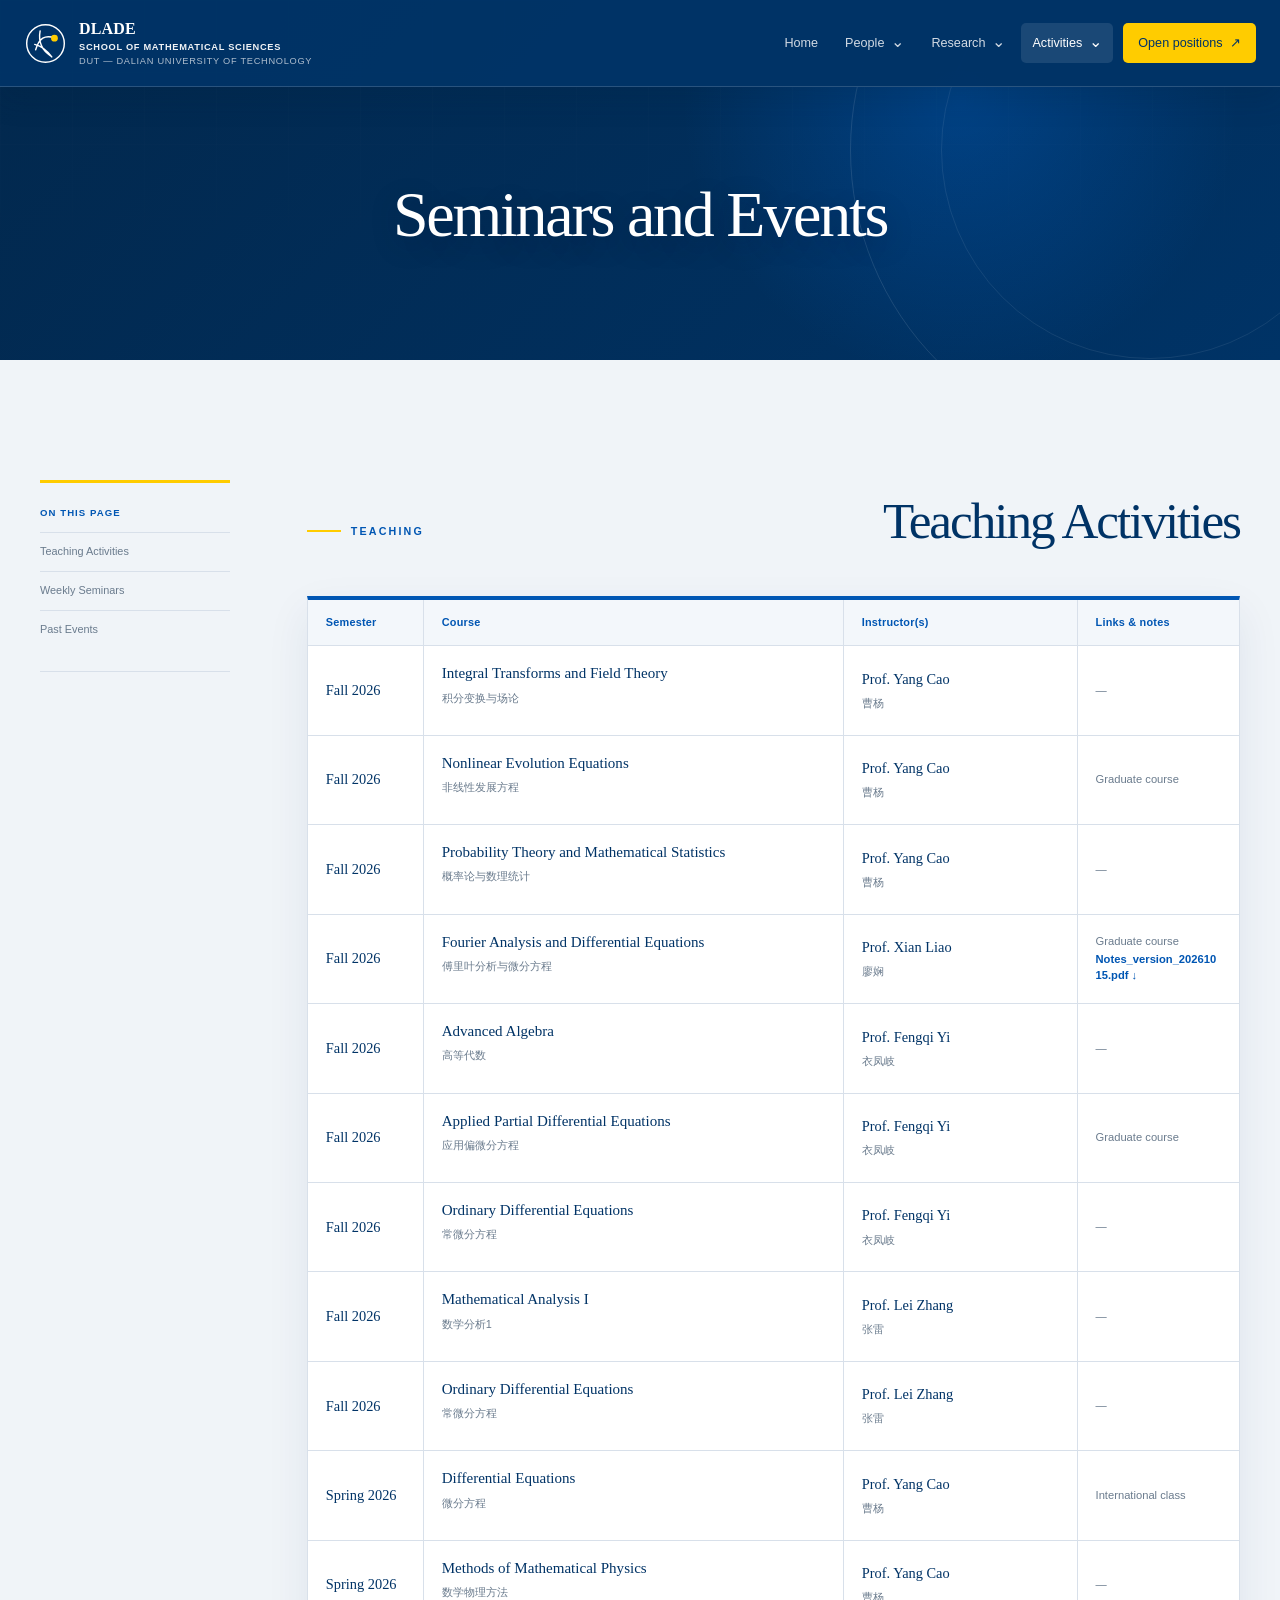
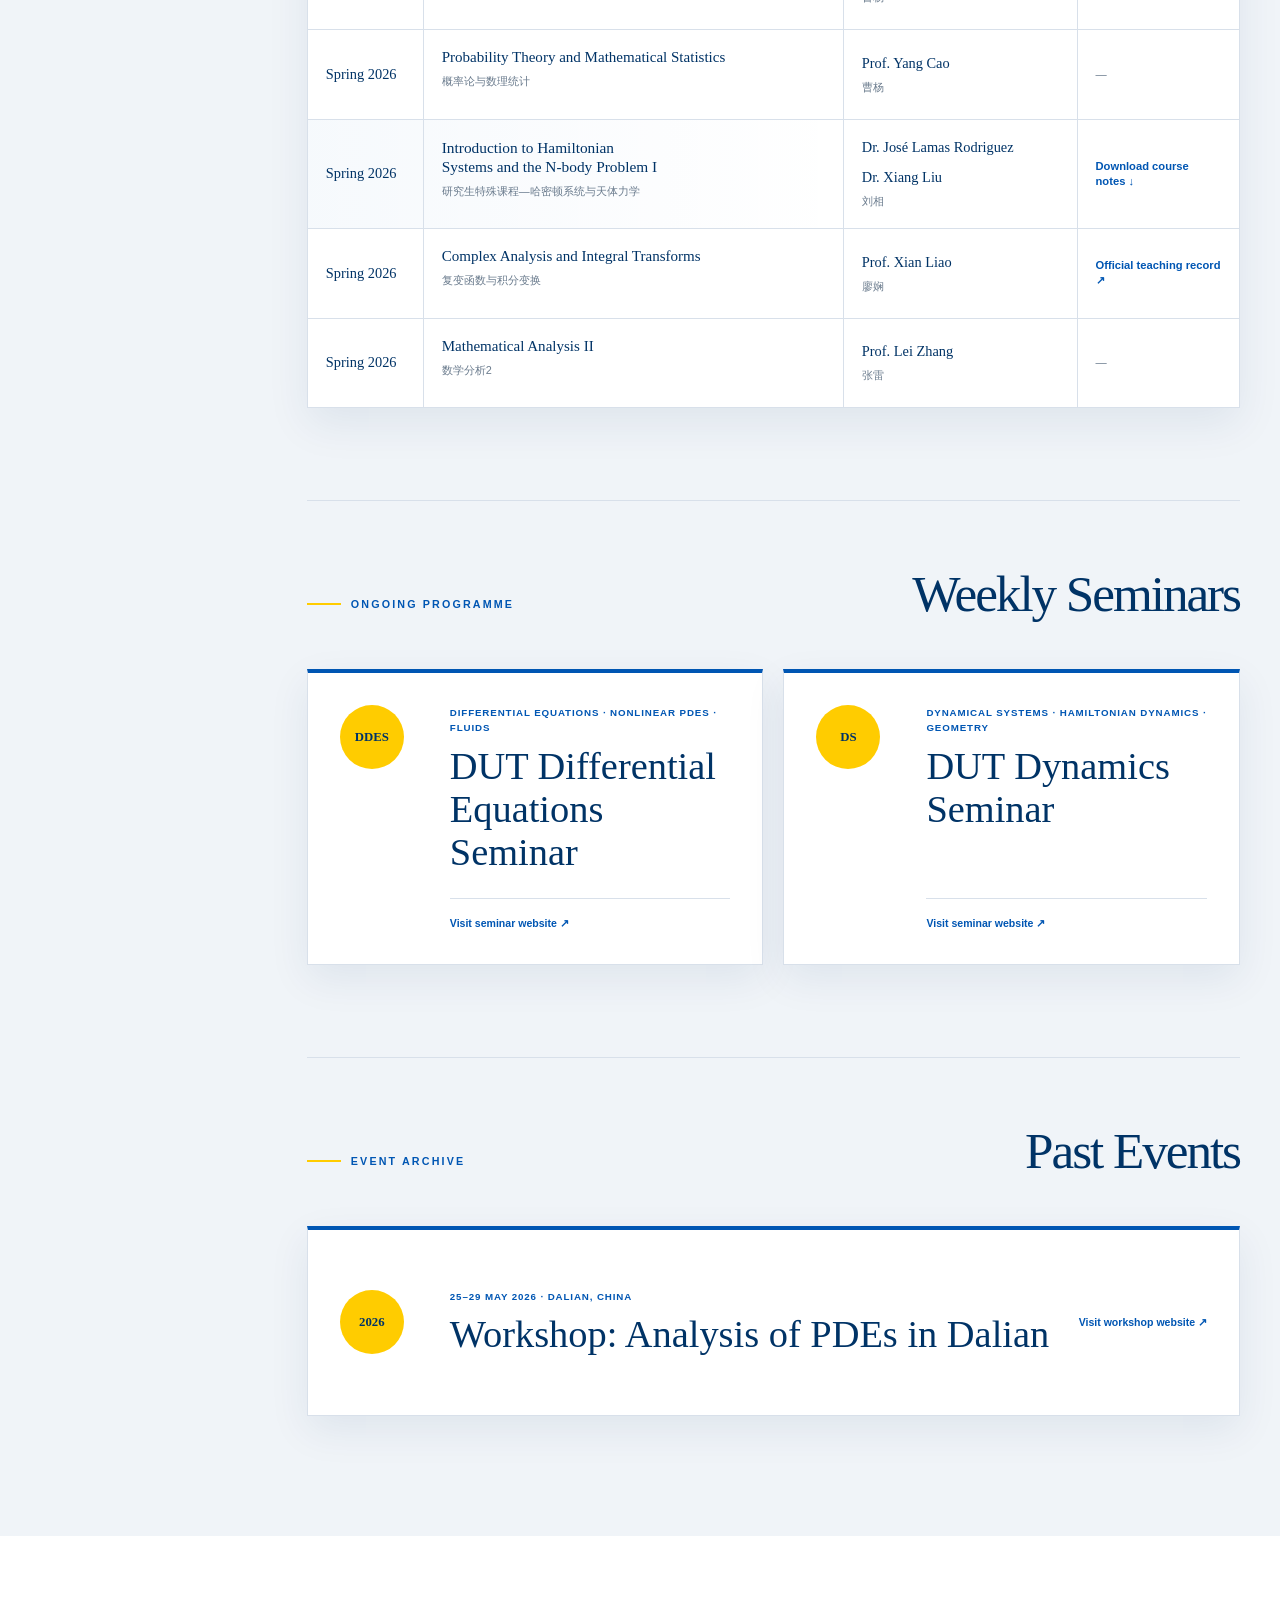
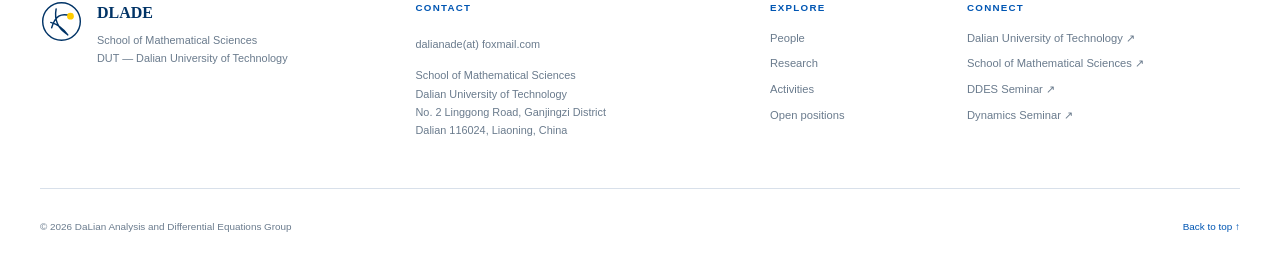
==== activities.html @ 0810215d "Update Fourier Analysis notes through 3.2.3 (20261015)" ====
<!doctype html>
<html lang="en">
<head>
  <meta charset="utf-8">
  <meta name="viewport" content="width=device-width, initial-scale=1">
  <meta name="description" content="Seminars and events of the DaLian Analysis and Differential Equations Group.">
  <meta name="theme-color" content="#003366">
  <title>Seminars and Events — DLADE</title>
  <link rel="stylesheet" href="styles.css?v=20260725a">
    <link rel="icon" type="image/svg+xml" href="assets/dlade-favicon.svg">
  <script src="script.js?v=20260902d" defer></script>
</head>
<body id="top" class="activities-page">
  <a class="skip-link" href="#main-content">Skip to content</a>
  <header class="site-header subpage-site-header">
    <div class="header-inner">
      <a class="brand" href="index.html#home" aria-label="DaLian Analysis and Differential Equations Group home"><svg class="brand-mark" viewBox="0 0 48 48" aria-hidden="true"><circle cx="24" cy="24" r="21"></circle><path d="M13 31c4-13 10-17 22-13M12 25c8 2 14 7 19 14M18 10c-2 11 1 21 12 28"></path><circle cx="34" cy="18" r="3"></circle></svg><span class="brand-copy"><strong>DLADE</strong><small><span>School of Mathematical Sciences</span><span>DUT — Dalian University of Technology</span></small></span></a>
      <button class="menu-toggle" type="button" aria-expanded="false" aria-controls="primary-navigation"><span></span><span></span><span></span><span class="sr-only">Toggle navigation</span></button>
      <nav class="primary-nav" id="primary-navigation" aria-label="Primary navigation">
        <a class="nav-link" href="index.html#home">Home</a>
        <div class="nav-dropdown" data-dropdown><a class="nav-link nav-dropdown-direct" href="people.html" data-dropdown-link aria-expanded="false" aria-haspopup="true" aria-controls="people-menu">People <span class="nav-chevron" aria-hidden="true">⌄</span></a><div class="nav-submenu nav-submenu-wide" id="people-menu" role="menu"><a href="people.html#faculty" role="menuitem">Faculty Members</a><a href="people.html#junior" role="menuitem">Junior Researchers</a></div></div>
        <div class="nav-dropdown" data-dropdown><a class="nav-link nav-dropdown-direct" href="research.html" data-dropdown-link aria-expanded="false" aria-haspopup="true" aria-controls="research-menu">Research <span class="nav-chevron" aria-hidden="true">⌄</span></a><div class="nav-submenu nav-submenu-wide" id="research-menu" role="menu"><a href="research.html#analysis-pde" role="menuitem">Analysis &amp; Partial Differential Equations</a><a href="research.html#bifurcation-theory-pdes" role="menuitem">Bifurcation Theory &amp; Partial Differential Equations</a><a href="research.html#harmonic-analysis" role="menuitem">Harmonic Analysis</a><a href="research.html#nonlinear-diffusion-image-processing" role="menuitem">Nonlinear Diffusion &amp; Image Processing</a><a href="research.html#dynamics-geometry" role="menuitem">Dynamical Systems &amp; Geometry</a><a href="research.html#stochastic-dynamics" role="menuitem">Stochastic Dynamical Systems</a></div></div>
        <div class="nav-dropdown" data-dropdown><a class="nav-link nav-dropdown-direct active" href="activities.html" data-dropdown-link aria-current="page" aria-expanded="false" aria-haspopup="true" aria-controls="activities-menu">Activities <span class="nav-chevron" aria-hidden="true">⌄</span></a><div class="nav-submenu nav-submenu-wide" id="activities-menu" role="menu"><a href="activities.html#teaching-activities" role="menuitem"><span>Teaching</span>Courses</a><a href="activities.html#weekly-seminars" role="menuitem"><span>Weekly</span>DDES &amp; DS Seminars</a><a href="activities.html#past-events" role="menuitem"><span>Archive</span>Past Events</a></div></div>
        <a class="nav-link nav-cta" href="positions.html">Open positions <span aria-hidden="true">↗</span></a>
      </nav>
    </div>
  </header>
  <main id="main-content">
    <section class="positions-page-hero section-page-hero activities-page-hero"><div class="hero-grid" aria-hidden="true"></div><div class="positions-orbit" aria-hidden="true"></div><div class="shell positions-page-hero-inner reveal"><h1>Seminars and Events</h1></div></section>

    <section class="section activities-directory" aria-label="Teaching, seminars and events">
      <div class="shell activities-page-layout">
        <aside class="page-side-nav reveal" aria-label="Activities on this page">
          <span>On this page</span>
          <a href="#teaching-activities">Teaching Activities</a>
          <a href="#weekly-seminars">Weekly Seminars</a>
          <a href="#past-events">Past Events</a>
        </aside>

        <div class="activities-stream">
          <section class="activities-block teaching-activities" id="teaching-activities" aria-labelledby="teaching-title">
            <div class="events-section-heading reveal"><p class="eyebrow dark"><span></span> Teaching</p><h2 id="teaching-title">Teaching Activities</h2></div>
            <div class="teaching-list reveal" role="table" aria-label="Teaching activities in 2026">
              <div class="teaching-list-head" role="row">
                <span role="columnheader">Semester</span>
                <span role="columnheader">Course</span>
                <span role="columnheader">Instructor(s)</span>
                <span role="columnheader">Links &amp; notes</span>
              </div>
              <article class="teaching-list-row" role="row">
                <div class="teaching-list-cell teaching-semester" role="cell"><span class="teaching-mobile-label">Semester</span><strong>Spring 2026</strong></div>
                <div class="teaching-list-cell teaching-course" role="cell"><span class="teaching-mobile-label">Course</span><h3>Complex Analysis and Integral Transforms</h3><p lang="zh-Hans">复变函数与积分变换</p></div>
                <div class="teaching-list-cell teaching-instructors" role="cell"><span class="teaching-mobile-label">Instructor</span><strong>Prof. Xian Liao</strong><small lang="zh-Hans">廖娴</small></div>
                <div class="teaching-list-cell teaching-links" role="cell"><span class="teaching-mobile-label">Links &amp; notes</span><a href="https://faculty.dlut.edu.cn/liao/zh_CN/skxx/1183963/list/index.htm" target="_blank" rel="noreferrer">Official teaching record ↗</a></div>
              </article>
              <article class="teaching-list-row teaching-list-row-featured" role="row">
                <div class="teaching-list-cell teaching-semester" role="cell"><span class="teaching-mobile-label">Semester</span><strong>Spring 2026</strong></div>
                <div class="teaching-list-cell teaching-course" role="cell"><span class="teaching-mobile-label">Course</span><h3>Introduction to Hamiltonian Systems and the N-body Problem I</h3><p lang="zh-Hans">研究生特殊课程—哈密顿系统与天体力学</p></div>
                <div class="teaching-list-cell teaching-instructors" role="cell"><span class="teaching-mobile-label">Instructors</span><div class="teaching-instructor-list"><div><strong>Dr. José Lamas Rodriguez</strong></div><div><strong>Dr. Xiang Liu</strong><small lang="zh-Hans">刘相</small></div></div></div>
                <div class="teaching-list-cell teaching-links" role="cell"><span class="teaching-mobile-label">Links &amp; notes</span><a href="assets/Introduction-to-Hamiltonian-Systems-and-the-N-body-Problem-I.pdf" download>Download course notes ↓</a></div>
              </article>
              <article class="teaching-list-row" role="row">
                <div class="teaching-list-cell teaching-semester" role="cell"><span class="teaching-mobile-label">Semester</span><strong>Spring 2026</strong></div>
                <div class="teaching-list-cell teaching-course" role="cell"><span class="teaching-mobile-label">Course</span><h3>Probability Theory and Mathematical Statistics</h3><p lang="zh-Hans">概率论与数理统计</p></div>
                <div class="teaching-list-cell teaching-instructors" role="cell"><span class="teaching-mobile-label">Instructor</span><strong>Prof. Yang Cao</strong><small lang="zh-Hans">曹杨</small></div>
                <div class="teaching-list-cell teaching-links" role="cell"><span class="teaching-mobile-label">Links &amp; notes</span><span aria-label="No additional information">—</span></div>
              </article>
              <article class="teaching-list-row" role="row">
                <div class="teaching-list-cell teaching-semester" role="cell"><span class="teaching-mobile-label">Semester</span><strong>Spring 2026</strong></div>
                <div class="teaching-list-cell teaching-course" role="cell"><span class="teaching-mobile-label">Course</span><h3>Methods of Mathematical Physics</h3><p lang="zh-Hans">数学物理方法</p></div>
                <div class="teaching-list-cell teaching-instructors" role="cell"><span class="teaching-mobile-label">Instructor</span><strong>Prof. Yang Cao</strong><small lang="zh-Hans">曹杨</small></div>
                <div class="teaching-list-cell teaching-links" role="cell"><span class="teaching-mobile-label">Links &amp; notes</span><span aria-label="No additional information">—</span></div>
              </article>
              <article class="teaching-list-row" role="row">
                <div class="teaching-list-cell teaching-semester" role="cell"><span class="teaching-mobile-label">Semester</span><strong>Spring 2026</strong></div>
                <div class="teaching-list-cell teaching-course" role="cell"><span class="teaching-mobile-label">Course</span><h3>Differential Equations</h3><p lang="zh-Hans">微分方程</p></div>
                <div class="teaching-list-cell teaching-instructors" role="cell"><span class="teaching-mobile-label">Instructor</span><strong>Prof. Yang Cao</strong><small lang="zh-Hans">曹杨</small></div>
                <div class="teaching-list-cell teaching-links" role="cell"><span class="teaching-mobile-label">Links &amp; notes</span><span>International class</span></div>
              </article>
              <article class="teaching-list-row" role="row">
                <div class="teaching-list-cell teaching-semester" role="cell"><span class="teaching-mobile-label">Semester</span><strong>Spring 2026</strong></div>
                <div class="teaching-list-cell teaching-course" role="cell"><span class="teaching-mobile-label">Course</span><h3>Mathematical Analysis II</h3><p lang="zh-Hans">数学分析2</p></div>
                <div class="teaching-list-cell teaching-instructors" role="cell"><span class="teaching-mobile-label">Instructor</span><strong>Prof. Lei Zhang</strong><small lang="zh-Hans">张雷</small></div>
                <div class="teaching-list-cell teaching-links" role="cell"><span class="teaching-mobile-label">Links &amp; notes</span><span aria-label="No additional information">—</span></div>
              </article>
              <article class="teaching-list-row" role="row">
                <div class="teaching-list-cell teaching-semester" role="cell"><span class="teaching-mobile-label">Semester</span><strong>Fall 2026</strong></div>
                <div class="teaching-list-cell teaching-course" role="cell"><span class="teaching-mobile-label">Course</span><h3>Fourier Analysis and Differential Equations</h3><p lang="zh-Hans">傅里叶分析与微分方程</p></div>
                <div class="teaching-list-cell teaching-instructors" role="cell"><span class="teaching-mobile-label">Instructor</span><strong>Prof. Xian Liao</strong><small lang="zh-Hans">廖娴</small></div>
                <div class="teaching-list-cell teaching-links" role="cell"><span class="teaching-mobile-label">Links &amp; notes</span><span>Graduate course</span><a href="assets/Fourier&DE_version_20261015.pdf" download="Fourier&DE_version_20261015.pdf" style="overflow-wrap: anywhere;"> Notes_version_20261015.pdf ↓</a></div>
              </article>
              <article class="teaching-list-row" role="row">
                <div class="teaching-list-cell teaching-semester" role="cell"><span class="teaching-mobile-label">Semester</span><strong>Fall 2026</strong></div>
                <div class="teaching-list-cell teaching-course" role="cell"><span class="teaching-mobile-label">Course</span><h3>Probability Theory and Mathematical Statistics</h3><p lang="zh-Hans">概率论与数理统计</p></div>
                <div class="teaching-list-cell teaching-instructors" role="cell"><span class="teaching-mobile-label">Instructor</span><strong>Prof. Yang Cao</strong><small lang="zh-Hans">曹杨</small></div>
                <div class="teaching-list-cell teaching-links" role="cell"><span class="teaching-mobile-label">Links &amp; notes</span><span aria-label="No additional information">—</span></div>
              </article>
              <article class="teaching-list-row" role="row">
                <div class="teaching-list-cell teaching-semester" role="cell"><span class="teaching-mobile-label">Semester</span><strong>Fall 2026</strong></div>
                <div class="teaching-list-cell teaching-course" role="cell"><span class="teaching-mobile-label">Course</span><h3>Integral Transforms and Field Theory</h3><p lang="zh-Hans">积分变换与场论</p></div>
                <div class="teaching-list-cell teaching-instructors" role="cell"><span class="teaching-mobile-label">Instructor</span><strong>Prof. Yang Cao</strong><small lang="zh-Hans">曹杨</small></div>
                <div class="teaching-list-cell teaching-links" role="cell"><span class="teaching-mobile-label">Links &amp; notes</span><span aria-label="No additional information">—</span></div>
              </article>
              <article class="teaching-list-row" role="row">
                <div class="teaching-list-cell teaching-semester" role="cell"><span class="teaching-mobile-label">Semester</span><strong>Fall 2026</strong></div>
                <div class="teaching-list-cell teaching-course" role="cell"><span class="teaching-mobile-label">Course</span><h3>Nonlinear Evolution Equations</h3><p lang="zh-Hans">非线性发展方程</p></div>
                <div class="teaching-list-cell teaching-instructors" role="cell"><span class="teaching-mobile-label">Instructor</span><strong>Prof. Yang Cao</strong><small lang="zh-Hans">曹杨</small></div>
                <div class="teaching-list-cell teaching-links" role="cell"><span class="teaching-mobile-label">Links &amp; notes</span><span>Graduate course</span></div>
              </article>
              <article class="teaching-list-row" role="row">
                <div class="teaching-list-cell teaching-semester" role="cell"><span class="teaching-mobile-label">Semester</span><strong>Fall 2026</strong></div>
                <div class="teaching-list-cell teaching-course" role="cell"><span class="teaching-mobile-label">Course</span><h3>Mathematical Analysis I</h3><p lang="zh-Hans">数学分析1</p></div>
                <div class="teaching-list-cell teaching-instructors" role="cell"><span class="teaching-mobile-label">Instructor</span><strong>Prof. Lei Zhang</strong><small lang="zh-Hans">张雷</small></div>
                <div class="teaching-list-cell teaching-links" role="cell"><span class="teaching-mobile-label">Links &amp; notes</span><span aria-label="No additional information">—</span></div>
              </article>
              <article class="teaching-list-row" role="row">
                <div class="teaching-list-cell teaching-semester" role="cell"><span class="teaching-mobile-label">Semester</span><strong>Fall 2026</strong></div>
                <div class="teaching-list-cell teaching-course" role="cell"><span class="teaching-mobile-label">Course</span><h3>Ordinary Differential Equations</h3><p lang="zh-Hans">常微分方程</p></div>
                <div class="teaching-list-cell teaching-instructors" role="cell"><span class="teaching-mobile-label">Instructor</span><strong>Prof. Lei Zhang</strong><small lang="zh-Hans">张雷</small></div>
                <div class="teaching-list-cell teaching-links" role="cell"><span class="teaching-mobile-label">Links &amp; notes</span><span aria-label="No additional information">—</span></div>
              </article>
              <article class="teaching-list-row" role="row">
                <div class="teaching-list-cell teaching-semester" role="cell"><span class="teaching-mobile-label">Semester</span><strong>Fall 2026</strong></div>
                <div class="teaching-list-cell teaching-course" role="cell"><span class="teaching-mobile-label">Course</span><h3>Ordinary Differential Equations</h3><p lang="zh-Hans">常微分方程</p></div>
                <div class="teaching-list-cell teaching-instructors" role="cell"><span class="teaching-mobile-label">Instructor</span><strong>Prof. Fengqi Yi</strong><small lang="zh-Hans">衣凤岐</small></div>
                <div class="teaching-list-cell teaching-links" role="cell"><span class="teaching-mobile-label">Links &amp; notes</span><span aria-label="No additional information">—</span></div>
              </article>
              <article class="teaching-list-row" role="row">
                <div class="teaching-list-cell teaching-semester" role="cell"><span class="teaching-mobile-label">Semester</span><strong>Fall 2026</strong></div>
                <div class="teaching-list-cell teaching-course" role="cell"><span class="teaching-mobile-label">Course</span><h3>Applied Partial Differential Equations</h3><p lang="zh-Hans">应用偏微分方程</p></div>
                <div class="teaching-list-cell teaching-instructors" role="cell"><span class="teaching-mobile-label">Instructor</span><strong>Prof. Fengqi Yi</strong><small lang="zh-Hans">衣凤岐</small></div>
                <div class="teaching-list-cell teaching-links" role="cell"><span class="teaching-mobile-label">Links &amp; notes</span><span>Graduate course</span></div>
              </article>
              <article class="teaching-list-row" role="row">
                <div class="teaching-list-cell teaching-semester" role="cell"><span class="teaching-mobile-label">Semester</span><strong>Fall 2026</strong></div>
                <div class="teaching-list-cell teaching-course" role="cell"><span class="teaching-mobile-label">Course</span><h3>Advanced Algebra</h3><p lang="zh-Hans">高等代数</p></div>
                <div class="teaching-list-cell teaching-instructors" role="cell"><span class="teaching-mobile-label">Instructor</span><strong>Prof. Fengqi Yi</strong><small lang="zh-Hans">衣凤岐</small></div>
                <div class="teaching-list-cell teaching-links" role="cell"><span class="teaching-mobile-label">Links &amp; notes</span><span aria-label="No additional information">—</span></div>
              </article>
            </div>
          </section>

          <section class="activities-block" id="weekly-seminars" aria-labelledby="weekly-title">
            <div class="events-section-heading reveal"><p class="eyebrow dark"><span></span> Ongoing programme</p><h2 id="weekly-title">Weekly Seminars</h2></div>
            <div class="event-row-grid">
              <a class="event-paper-card reveal" href="https://dutdynamics.github.io/ddes/" target="_blank" rel="noreferrer">
                <div class="event-card-code">DDES</div><div class="event-card-copy"><p>Differential equations · nonlinear PDEs · fluids</p><h3>DUT Differential Equations Seminar</h3></div><span>Visit seminar website ↗</span>
              </a>
              <a class="event-paper-card reveal" data-delay="80" href="https://dutdynamics.github.io/ds/" target="_blank" rel="noreferrer">
                <div class="event-card-code">DS</div><div class="event-card-copy"><p>Dynamical systems · Hamiltonian dynamics · geometry</p><h3>DUT Dynamics Seminar</h3></div><span>Visit seminar website ↗</span>
              </a>
            </div>
          </section>

          <section class="activities-block past-events-block" id="past-events" aria-labelledby="past-title">
            <div class="events-section-heading reveal"><p class="eyebrow dark"><span></span> Event archive</p><h2 id="past-title">Past Events</h2></div>
            <a class="event-paper-card event-paper-card-wide reveal" href="https://jiashunliu.github.io/Analysis_in_Dalian/index.html" target="_blank" rel="noreferrer">
              <div class="event-card-code">2026</div><div class="event-card-copy"><p>25–29 May 2026 · Dalian, China</p><h3>Workshop: Analysis of PDEs in Dalian</h3></div><span>Visit workshop website ↗</span>
            </a>
          </section>
        </div>
      </div>
    </section>
  </main>
  <footer class="site-footer"><div class="shell footer-grid"><div class="footer-brand"><svg class="brand-mark" viewBox="0 0 48 48" aria-hidden="true"><circle cx="24" cy="24" r="21"></circle><path d="M13 31c4-13 10-17 22-13M12 25c8 2 14 7 19 14M18 10c-2 11 1 21 12 28"></path><circle cx="34" cy="18" r="3"></circle></svg><div><strong>DLADE</strong><p>School of Mathematical Sciences<br>DUT — Dalian University of Technology</p></div></div><div class="footer-contact"><span>Contact</span><span class="contact-email">dalianade<strong>(at)</strong> foxmail.com</span><p>School of Mathematical Sciences<br>Dalian University of Technology<br>No. 2 Linggong Road, Ganjingzi District<br>Dalian 116024, Liaoning, China</p></div><div class="footer-links"><span>Explore</span><a href="people.html">People</a><a href="research.html">Research</a><a href="activities.html">Activities</a><a href="positions.html">Open positions</a></div><div class="footer-links"><span>Connect</span><a href="https://www.dlut.edu.cn/" target="_blank" rel="noreferrer">Dalian University of Technology ↗</a><a href="https://math.dlut.edu.cn/" target="_blank" rel="noreferrer">School of Mathematical Sciences ↗</a><a href="https://dutdynamics.github.io/ddes/" target="_blank" rel="noreferrer">DDES Seminar ↗</a><a href="https://dutdynamics.github.io/ds/" target="_blank" rel="noreferrer">Dynamics Seminar ↗</a></div></div><div class="shell footer-bottom"><p>© 2026 DaLian Analysis and Differential Equations Group</p><a href="#top" data-back-to-top>Back to top ↑</a></div></footer>
</body>
</html>
---- styles.css ----
:root {
  --navy: #003366;
  --navy-deep: #02284d;
  --blue: #0056b3;
  --blue-bright: #007bff;
  --sky: #dbeeff;
  --yellow: #ffcc00;
  --yellow-pale: #fff3cd;
  --paper: #f0f4f8;
  --white: #ffffff;
  --ink: #19293a;
  --text: #33465a;
  --muted: #6a7b8d;
  --line: #d8e0ea;
  --serif: Georgia, "Times New Roman", serif;
  --sans: "Microsoft YaHei", "Segoe UI", Arial, sans-serif;
  --shadow: 0 24px 60px rgba(0, 51, 102, 0.12);
  --shell: min(1200px, calc(100% - 48px));
}

* { box-sizing: border-box; }

[hidden] { display: none !important; }

html { scroll-behavior: smooth; overflow-x: clip; }

body {
  margin: 0;
  overflow-x: clip;
  color: var(--ink);
  background: var(--paper);
  font-family: var(--sans);
  line-height: 1.6;
  text-rendering: optimizeLegibility;
}

body.menu-open { overflow: hidden; }

img { display: block; max-width: 100%; }

a { color: inherit; text-decoration: none; }

button, input, select { font: inherit; }

button { color: inherit; }

::selection { color: var(--navy); background: var(--yellow); }

.shell { width: var(--shell); margin-inline: auto; }

.sr-only {
  position: absolute;
  width: 1px;
  height: 1px;
  padding: 0;
  margin: -1px;
  overflow: hidden;
  clip: rect(0, 0, 0, 0);
  white-space: nowrap;
  border: 0;
}

.skip-link {
  position: fixed;
  z-index: 999;
  top: 12px;
  left: 12px;
  padding: 10px 16px;
  color: var(--navy);
  background: var(--yellow);
  transform: translateY(-150%);
  transition: transform .2s ease;
}

.skip-link:focus { transform: translateY(0); }

.site-header {
  position: fixed;
  z-index: 100;
  top: 0;
  left: 0;
  width: 100%;
  color: var(--white);
  border-bottom: 1px solid rgba(255,255,255,.16);
  transition: background .3s ease, box-shadow .3s ease, transform .35s ease;
}

.site-header.scrolled {
  background: rgba(0, 51, 102, .96);
  box-shadow: 0 12px 30px rgba(0, 28, 58, .18);
  backdrop-filter: blur(14px);
}

.header-inner {
  width: min(1380px, calc(100% - 48px));
  min-height: 86px;
  margin-inline: auto;
  display: flex;
  align-items: center;
  justify-content: space-between;
  gap: 28px;
}

.brand { display: inline-flex; align-items: center; gap: 12px; flex: 0 0 auto; }

.brand-mark { width: 43px; height: 43px; overflow: visible; }

.brand-mark circle,
.brand-mark path {
  fill: none;
  stroke: currentColor;
  stroke-width: 1.6;
  stroke-linecap: round;
  stroke-linejoin: round;
}

.brand-mark circle:last-child { fill: var(--yellow); stroke: var(--yellow); }

.brand-copy { display: grid; line-height: 1.2; }

.brand-copy strong { font-family: var(--serif); font-size: 1rem; letter-spacing: .01em; }

.brand-copy small { display: grid; gap: 2px; margin-top: 4px; color: rgba(255,255,255,.68); font-size: .58rem; letter-spacing: .075em; text-transform: uppercase; }

.brand-copy small span:first-child { color: rgba(255,255,255,.94); font-weight: 700; }

.brand-copy small b { color: rgba(255,255,255,.9); font-weight: 700; }

.primary-nav { display: flex; align-items: center; gap: 5px; }

.nav-dropdown { position: relative; }
.nav-dropdown::after { content: ""; position: absolute; left: 0; right: 0; top: 100%; height: 14px; }

.nav-link {
  min-height: 40px;
  padding: 10px 11px;
  border-radius: 5px;
  color: rgba(255,255,255,.82);
  background: transparent;
  border: 0;
  font-size: .79rem;
  cursor: pointer;
  transition: color .2s ease, background .2s ease;
}

.nav-link:hover,
.nav-link.active { color: var(--white); background: rgba(255,255,255,.1); }

.nav-cta { margin-left: 5px; padding-inline: 15px; color: var(--navy); background: var(--yellow); }

.nav-cta:hover,
.nav-cta.active { color: var(--navy); background: #ffda42; }

.nav-cta span { margin-left: 4px; }

.nav-dropdown-toggle,
.nav-dropdown-direct { display: inline-flex; align-items: center; gap: 7px; }
.nav-chevron { margin-top: -3px; font-size: 1rem; line-height: 1; transition: transform .2s ease; }
.nav-dropdown.is-open .nav-chevron,
.nav-dropdown:focus-within .nav-chevron { transform: rotate(180deg); }

.nav-submenu {
  position: absolute;
  z-index: 120;
  top: calc(100% + 12px);
  left: 0;
  width: 245px;
  overflow: hidden;
  display: grid;
  padding: 8px;
  border: 1px solid rgba(255,255,255,.14);
  border-radius: 4px;
  background: rgba(1, 40, 78, .98);
  box-shadow: 0 22px 50px rgba(0, 20, 45, .28);
  opacity: 0;
  visibility: hidden;
  transform: translateY(-8px);
  pointer-events: none;
  transition: opacity .2s ease, visibility .2s, transform .2s ease;
}

.nav-submenu-wide { right: 0; left: auto; width: 320px; }

.nav-submenu::before { content: ""; position: absolute; inset: 0 0 auto; height: 2px; background: var(--yellow); }
.nav-submenu a { display: grid; grid-template-columns: 48px 1fr; align-items: center; gap: 10px; min-height: 46px; padding: 8px 10px; border-radius: 3px; color: rgba(255,255,255,.82); font-size: .7rem; line-height: 1.35; transition: color .2s ease, background .2s ease; }
.nav-submenu a + a { border-top: 1px solid rgba(255,255,255,.09); }
.nav-submenu a span { color: var(--yellow); font-family: var(--serif); font-size: .64rem; letter-spacing: .04em; }
.nav-submenu a:hover,
.nav-submenu a:focus-visible { color: var(--white); background: rgba(255,255,255,.08); outline: none; }
.nav-dropdown.is-open .nav-submenu,
.nav-dropdown:focus-within .nav-submenu { opacity: 1; visibility: visible; transform: translateY(0); pointer-events: auto; }
.nav-dropdown:hover .nav-submenu { opacity: 1; visibility: visible; transform: translateY(0); pointer-events: auto; }
.nav-dropdown:hover .nav-chevron { transform: rotate(180deg); }

@media (hover: hover) and (min-width: 901px) {
  .nav-dropdown:hover .nav-submenu { opacity: 1; visibility: visible; transform: translateY(0); pointer-events: auto; }
  .nav-dropdown:hover .nav-chevron { transform: rotate(180deg); }
}

.menu-toggle { display: none; }

.hero {
  position: relative;
  min-height: 800px;
  padding-top: 86px;
  overflow: hidden;
  color: var(--white);
  background:
    radial-gradient(circle at 68% 30%, rgba(0,123,255,.24), transparent 28%),
    linear-gradient(135deg, var(--navy-deep), var(--navy) 58%, #004986);
}

.hero-grid {
  position: absolute;
  inset: 0;
  opacity: .11;
  background-image:
    linear-gradient(rgba(255,255,255,.16) 1px, transparent 1px),
    linear-gradient(90deg, rgba(255,255,255,.16) 1px, transparent 1px);
  background-size: 72px 72px;
  mask-image: linear-gradient(to bottom, #000 0%, transparent 85%);
}

.orbit {
  position: absolute;
  border: 1px solid rgba(255,255,255,.15);
  border-radius: 50%;
  pointer-events: none;
}

.orbit::after {
  content: "";
  position: absolute;
  width: 9px;
  height: 9px;
  top: 50%;
  left: -5px;
  border-radius: 50%;
  background: var(--yellow);
  box-shadow: 0 0 20px rgba(255,204,0,.7);
}

.orbit-one { width: 560px; height: 560px; right: -255px; top: 70px; animation: rotate 28s linear infinite; }
.orbit-two { width: 330px; height: 330px; left: -180px; bottom: 30px; animation: rotate 22s linear infinite reverse; }

@keyframes rotate { to { transform: rotate(360deg); } }

.hero-layout {
  position: relative;
  z-index: 2;
  min-height: 714px;
  display: grid;
  grid-template-columns: 1.03fr .97fr;
  align-items: center;
  gap: clamp(40px, 7vw, 100px);
  padding-block: 88px 70px;
}

.eyebrow {
  display: flex;
  align-items: center;
  gap: 10px;
  margin: 0 0 22px;
  color: rgba(255,255,255,.68);
  font-size: .67rem;
  font-weight: 700;
  letter-spacing: .2em;
  text-transform: uppercase;
}

.eyebrow > span { width: 34px; height: 2px; background: var(--yellow); }
.eyebrow.dark { color: var(--blue); }
.eyebrow.light { color: rgba(255,255,255,.62); }

.hero h1,
.section-heading h2,
.research-copy h2,
.positions-heading h2 {
  margin: 0;
  font-family: var(--serif);
  font-weight: 400;
  letter-spacing: -.045em;
  line-height: .98;
}

.hero h1 { max-width: 680px; font-size: clamp(3.25rem, 5vw, 5.25rem); line-height: .96; }

.hero h1 em { color: inherit; font-weight: 400; }
.positions-heading h2 em { color: var(--yellow); font-weight: 400; }
.hero h1 .title-accent { color: var(--yellow); }

.hero-lede {
  max-width: 660px;
  margin: 28px 0 34px;
  color: rgba(255,255,255,.76);
  font-size: clamp(.86rem, 1.05vw, 1rem);
  line-height: 1.78;
}

.hero-actions { display: flex; flex-wrap: wrap; gap: 12px; }

.button {
  display: inline-flex;
  min-height: 54px;
  align-items: center;
  justify-content: center;
  gap: 18px;
  padding: 14px 21px;
  border: 1px solid transparent;
  border-radius: 3px;
  font-size: .79rem;
  font-weight: 700;
  letter-spacing: .02em;
  transition: transform .2s ease, box-shadow .2s ease, background .2s ease;
}

.button:hover { transform: translateY(-3px); }
.button-primary { color: var(--navy); background: var(--yellow); box-shadow: 0 10px 30px rgba(255,204,0,.18); }
.button-primary:hover { background: #ffda3c; box-shadow: 0 15px 35px rgba(255,204,0,.25); }
.button-ghost { color: var(--white); border-color: rgba(255,255,255,.3); background: rgba(255,255,255,.04); }
.button-ghost:hover { background: rgba(255,255,255,.1); }

.hero-visual { position: relative; justify-self: end; width: min(100%, 620px); }

.image-frame {
  position: relative;
  z-index: 1;
  aspect-ratio: 1.08 / 1;
  max-height: 540px;
  overflow: hidden;
  border-radius: 3px 3px 92px 3px;
  box-shadow: 0 35px 80px rgba(0,15,38,.36);
}

.image-frame::before {
  content: "";
  position: absolute;
  z-index: 2;
  inset: 14px;
  border: 1px solid rgba(255,255,255,.32);
  border-radius: 1px 1px 78px 1px;
  pointer-events: none;
}

.image-frame img { width: 100%; height: 100%; object-fit: cover; object-position: 62% center; }

.image-wash { position: absolute; inset: 0; background: linear-gradient(135deg, rgba(0,34,70,.2), transparent 58%); }

.formula-card {
  position: absolute;
  z-index: 3;
  display: flex;
  align-items: center;
  padding: 14px 18px;
  border: 1px solid rgba(255,255,255,.2);
  color: var(--white);
  background: rgba(1,39,78,.84);
  box-shadow: 0 18px 40px rgba(0,19,43,.25);
  backdrop-filter: blur(8px);
  animation: float 5s ease-in-out infinite;
}

.formula-card .navier-stokes-system {
  color: var(--white);
  font-family: "Cambria Math", "STIX Two Math", "Times New Roman", serif;
  font-size: clamp(.88rem, 1.18vw, 1.08rem);
  white-space: nowrap;
}
.formula-card .system-brace,
.formula-card .equation-lines,
.formula-card .equation-lines mtd { color: var(--white); }
.formula-card .system-brace { padding-right: .18em; }
.formula-card .equation-lines mtd { padding-block: .08em; }

.formula-a { left: -38px; bottom: 11%; }

@keyframes float { 50% { transform: translateY(-10px); } }

.section { padding-block: 120px; }

.structure-section { background: var(--paper); }

.section-heading h2,
.research-copy h2 { font-size: clamp(3rem, 5vw, 5.3rem); color: var(--navy); }

.split-heading,
.people-heading {
  display: grid;
  grid-template-columns: 1.12fr .88fr;
  align-items: end;
  gap: 70px;
  margin-bottom: 58px;
}

.split-heading > p,
.people-heading > p {
  max-width: 500px;
  margin: 0 0 8px;
  padding-left: 25px;
  border-left: 2px solid var(--yellow);
  color: var(--text);
  font-size: 1rem;
  line-height: 1.8;
}

.community-grid { display: grid; grid-template-columns: repeat(2, 1fr); gap: 22px; }

.community-card {
  position: relative;
  min-height: 430px;
  overflow: hidden;
  display: grid;
  grid-template-rows: auto 1fr auto;
  padding: 32px 34px;
  border: 1px solid var(--line);
  border-radius: 3px;
  transition: transform .35s ease, box-shadow .35s ease, border-color .35s ease;
}

.community-card::before {
  content: "";
  position: absolute;
  width: 330px;
  height: 330px;
  right: -190px;
  top: -180px;
  border: 1px solid currentColor;
  border-radius: 50%;
  opacity: .12;
  transition: transform .5s ease;
}

.community-card:hover { transform: translateY(-8px); border-color: rgba(0,86,179,.35); box-shadow: var(--shadow); }
.community-card:hover::before { transform: scale(1.18); }
.faculty-card { color: var(--white); background: var(--navy); border-color: var(--navy); }
.junior-card { color: var(--navy); background: var(--white); }
.community-index { font-family: var(--serif); font-size: 1rem; opacity: .55; }
.community-icon { position: absolute; top: 28px; right: 32px; }
.community-icon svg { width: 50px; height: 50px; fill: none; stroke: currentColor; stroke-width: 1.4; }
.community-card > div:nth-of-type(2) { align-self: end; }
.card-kicker { margin: 0 0 8px; opacity: .65; font-size: .65rem; font-weight: 700; letter-spacing: .16em; text-transform: uppercase; }
.community-card h3 { margin: 0 0 27px; font-family: var(--serif); font-size: clamp(2rem, 3vw, 3rem); font-weight: 400; }
.community-summary { display: grid; grid-template-columns: auto 1fr; align-items: center; gap: 18px; margin: 0; padding-top: 18px; border-top: 1px solid color-mix(in srgb, currentColor 18%, transparent); }
.community-summary strong { font-family: var(--serif); font-size: 2.25rem; font-weight: 400; line-height: 1; }
.community-summary span { max-width: 390px; opacity: .72; font-size: .76rem; line-height: 1.6; }
.faculty-card .community-summary { border-color: rgba(255,255,255,.2); }
.community-action {
  display: flex;
  align-items: center;
  justify-content: space-between;
  gap: 16px;
  margin-top: 22px;
  padding-top: 15px;
  border-top: 1px solid color-mix(in srgb, currentColor 18%, transparent);
  font-size: .68rem;
  font-weight: 700;
  letter-spacing: .04em;
}
.community-action i { width: 34px; height: 34px; display: grid; place-items: center; flex: 0 0 auto; border: 1px solid currentColor; border-radius: 50%; font-style: normal; transition: color .25s ease, background .25s ease, transform .25s ease; }
.community-card:hover .community-action i { color: var(--navy); background: var(--yellow); border-color: var(--yellow); transform: translateX(3px); }

.people-section { padding-top: 110px; background: var(--paper); }
.people-heading { margin-bottom: 42px; }

.people-directory-layout {
  display: grid;
  grid-template-columns: 255px minmax(0, 1fr);
  align-items: start;
  gap: 42px;
}
.people-directory-content {
  min-width: 0;
  grid-column: 2;
  grid-row: 1;
}
.people-toolbar {
  position: sticky;
  top: 106px;
  grid-column: 1;
  grid-row: 1;
  display: grid;
  grid-template-columns: 1fr;
  align-items: stretch;
  gap: 0;
  margin: 0;
  padding: 0 0 22px;
  border-block: 1px solid var(--line);
  border-top: 5px solid var(--yellow);
  background: transparent;
  box-shadow: none;
}

.people-toolbar-title {
  margin: 0;
  padding: 22px 0 17px;
  border-bottom: 1px solid var(--line);
  color: var(--blue);
  font-size: .7rem;
  font-weight: 800;
  letter-spacing: .14em;
  text-transform: uppercase;
}
.people-toolbar label,
.people-view-control { display: grid; gap: 9px; padding: 19px 0; border-bottom: 1px solid var(--line); }
.people-toolbar label > span:first-child,
.people-view-control > span { color: var(--blue); font-size: .59rem; font-weight: 800; letter-spacing: .1em; text-transform: uppercase; }
.search-field { min-height: 44px; display: flex; align-items: center; gap: 9px; padding: 0 3px; border: 0; border-bottom: 1px solid #b9c9d8; background: transparent; transition: border-color .2s ease, box-shadow .2s ease; }
.search-field:focus-within { border-color: var(--blue); box-shadow: 0 0 0 3px rgba(0,86,179,.1); }
.search-field svg { width: 18px; height: 18px; flex: 0 0 auto; fill: none; stroke: var(--blue); stroke-width: 1.8; }
.search-field input { min-width: 0; width: 100%; border: 0; outline: 0; color: var(--ink); background: transparent; font-size: .76rem; }
.people-filter select { min-height: 44px; width: 100%; padding: 0 30px 0 3px; border: 0; border-bottom: 1px solid #b9c9d8; border-radius: 0; color: var(--text); background: transparent; font-size: .76rem; cursor: pointer; }
.people-view-control > div { min-height: 44px; display: flex; padding: 3px; border: 1px solid var(--line); background: rgba(255,255,255,.72); }
.view-button { min-width: 0; flex: 1; padding: 8px 11px; border: 0; color: var(--muted); background: transparent; font-size: .68rem; font-weight: 700; cursor: pointer; }
.view-button.active,
.view-button[aria-pressed="true"] { color: var(--white); background: var(--blue); }
.people-results { margin: 18px 0 0; color: var(--muted); font-size: .66rem; }

.people-group { scroll-margin-top: 150px; }
.junior-group,
.phd-group { margin-top: 120px; }

.group-banner {
  display: grid;
  grid-template-columns: 1fr 1fr;
  align-items: center;
  gap: 30px;
  padding: 29px 35px;
  color: var(--white);
  background: var(--navy);
  border-left: 6px solid var(--yellow);
}

.group-banner > div { display: flex; align-items: center; gap: 22px; }
.group-number { display: grid; place-items: center; width: 38px; height: 38px; flex: 0 0 auto; border: 1px solid rgba(255,255,255,.3); border-radius: 50%; color: var(--yellow); font-family: var(--serif); }
.group-banner h3 { margin: 0; font-family: var(--serif); font-size: 2rem; font-weight: 400; }
.group-banner p { max-width: 480px; margin: 0; color: rgba(255,255,255,.65); font-size: .8rem; line-height: 1.75; }

.people-grid { display: grid; grid-template-columns: repeat(2, 1fr); gap: 16px; }
.people-list { margin-top: 32px; }
.junior-list,
.phd-list { grid-template-columns: repeat(3, 1fr); }

.person-card {
  display: grid;
  grid-template-columns: 150px 1fr;
  min-height: 210px;
  overflow: hidden;
  border: 1px solid var(--line);
  border-radius: 3px;
  background: #fbfdff;
  transition: transform .3s ease, box-shadow .3s ease, border-color .3s ease, opacity .2s ease;
}

.person-card:hover { transform: translateY(-5px); border-color: rgba(0,86,179,.35); box-shadow: 0 18px 38px rgba(0,51,102,.09); }
.portrait {
  position: relative;
  overflow: hidden;
  display: grid;
  place-items: center;
  color: var(--white);
  background: var(--blue);
}

.portrait::before,
.portrait::after {
  content: "";
  position: absolute;
  border: 1px solid rgba(255,255,255,.3);
  border-radius: 50%;
}

.portrait::before { width: 180px; height: 180px; right: -110px; top: -95px; }
.portrait::after { width: 70px; height: 70px; left: -45px; bottom: -30px; }
.portrait span { position: relative; z-index: 1; font-family: var(--serif); font-size: 2.15rem; letter-spacing: -.04em; }
.portrait small { position: absolute; left: 12px; bottom: 10px; color: rgba(255,255,255,.58); font-size: .54rem; letter-spacing: .13em; }
.portrait-blue { background: linear-gradient(145deg, #0056b3, #003366); }
.portrait-gold { color: var(--navy); background: linear-gradient(145deg, #ffcc00, #f2a900); }
.portrait-cyan { background: linear-gradient(145deg, #00a0c7, #006a98); }
.portrait-ink { background: linear-gradient(145deg, #41566c, #1a2e43); }
.portrait-coral { background: linear-gradient(145deg, #e77a67, #b3474f); }
.portrait-sky { color: var(--navy); background: linear-gradient(145deg, #a9d7ff, #5aa6dd); }
.portrait-violet { background: linear-gradient(145deg, #7666c5, #453b88); }
.portrait-mint { color: var(--navy); background: linear-gradient(145deg, #78d6c6, #30a693); }

.person-info { display: flex; flex-direction: column; padding: 24px 25px 20px; }
.person-role { margin: 0 0 7px; color: var(--blue); font-size: .62rem; font-weight: 700; letter-spacing: .09em; text-transform: uppercase; }
.person-info > .person-period { margin: 0 0 7px; color: var(--muted); font-size: .64rem; font-weight: 700; letter-spacing: .03em; line-height: 1.3; }
.person-info h5 { margin: 0 0 10px; color: var(--navy); font-family: var(--serif); font-size: 1.6rem; font-weight: 400; }
.person-name { display: flex; flex-wrap: wrap; align-items: baseline; gap: 8px; }
.person-name-zh { color: var(--blue); font-family: var(--sans); font-size: .62em; font-weight: 600; letter-spacing: .05em; }
.person-info > p:not(.person-role) { margin: 0 0 20px; color: var(--text); font-size: .78rem; line-height: 1.65; }
.person-links { display: flex; gap: 16px; margin-top: auto; padding-top: 12px; border-top: 1px solid var(--line); }
.person-links a { color: var(--muted); font-size: .67rem; font-weight: 700; }
.person-links a:hover { color: var(--blue); }
.profile-links { flex-wrap: wrap; gap: 6px; }
.profile-links a { padding: 5px 8px; border: 1px solid var(--line); border-radius: 999px; color: var(--blue); font-size: .59rem; line-height: 1; transition: color .2s ease, background .2s ease, border-color .2s ease; }
.profile-links a:hover { color: var(--white); background: var(--blue); border-color: var(--blue); }

.person-card.compact { grid-template-columns: 105px 1fr; min-height: 170px; }
.compact .portrait span { font-size: 1.65rem; }
.compact .person-info { padding: 19px 19px 15px; }
.compact .person-info h5 { margin-bottom: 5px; font-size: 1.3rem; }
.compact .person-info > .person-period { margin-bottom: 7px; }
.compact .person-info > p:not(.person-role) { margin-bottom: 10px; }

.people-table-view { margin-top: 8px; border: 1px solid var(--line); border-top: 4px solid var(--navy); background: var(--white); box-shadow: var(--shadow); }
.people-table-scroll { width: 100%; overflow-x: auto; }
#people-table { width: 100%; min-width: 860px; border-collapse: collapse; color: var(--text); font-size: .72rem; }
#people-table th { padding: 18px 16px; color: var(--navy); background: #edf3f8; font-size: .65rem; letter-spacing: .07em; text-align: left; text-transform: uppercase; }
#people-table td { padding: 17px 16px; border-top: 1px solid var(--line); vertical-align: middle; }
#people-table tbody tr { transition: background .18s ease; }
#people-table tbody tr:hover { background: #f5f9fd; }
.table-name { display: grid; gap: 2px; color: var(--navy); font-family: var(--serif); font-size: 1rem; font-weight: 700; }
.table-name span[lang] { color: var(--blue); font-family: var(--sans); font-size: .68rem; font-weight: 600; }
.table-role { display: grid; gap: 4px; color: var(--text); }
.table-role small { color: var(--muted); font-size: .62rem; font-weight: 700; }
.table-community { min-height: 32px; display: inline-flex; align-items: center; justify-content: center; padding: 5px 10px; border-radius: 999px; color: var(--blue); background: var(--sky); font-size: .58rem; font-weight: 700; line-height: 1.2; text-align: center; }
#people-table th:nth-child(3),
#people-table td:nth-child(3),
#people-table th:nth-child(5),
#people-table td:nth-child(5) { text-align: center; }
#people-table td:nth-child(3) .table-community { min-width: 82px; }
#people-table td:nth-child(5) .table-community { min-width: 150px; white-space: nowrap; }
.table-links { display: flex; flex-wrap: wrap; gap: 5px; }
.table-links a { padding: 4px 7px; border: 1px solid var(--line); border-radius: 999px; color: var(--blue); font-size: .56rem; font-weight: 700; }
.people-empty { margin-top: 22px; padding: 50px 25px; border: 1px dashed #9eb2c6; background: #f7fafe; text-align: center; }
.people-empty strong { color: var(--navy); font-family: var(--serif); font-size: 1.45rem; font-weight: 400; }
.people-empty p { margin: 6px 0 17px; color: var(--muted); font-size: .75rem; }
.people-empty button { padding: 8px 13px; border: 1px solid var(--blue); color: var(--blue); background: var(--white); font-size: .68rem; font-weight: 700; cursor: pointer; }

.research-section { background: var(--paper); }
.research-intro { display: grid; grid-template-columns: .92fr 1.08fr; align-items: center; gap: 80px; }
.research-copy > p:not(.eyebrow) { max-width: 520px; margin: 27px 0; color: var(--text); font-size: .94rem; line-height: 1.85; }
.text-link { display: inline-flex; align-items: center; gap: 22px; color: var(--blue); font-size: .74rem; font-weight: 700; }
.text-link span { width: 34px; height: 34px; display: grid; place-items: center; border: 1px solid var(--blue); border-radius: 50%; transition: color .2s ease, background .2s ease; }
.text-link:hover span { color: var(--white); background: var(--blue); }
.research-image { position: relative; margin: 0; }
.research-image::before { content: ""; position: absolute; z-index: 0; right: -18px; bottom: -18px; width: 68%; height: 65%; background: var(--yellow); }
.research-image img { position: relative; z-index: 1; width: 100%; aspect-ratio: 1.35 / 1; object-fit: cover; object-position: center; filter: saturate(.92) contrast(1.03); }
.research-image figcaption { position: absolute; z-index: 2; left: -45px; bottom: 26px; width: 275px; padding: 17px 20px; color: rgba(255,255,255,.72); background: var(--navy); font-family: var(--serif); font-size: .9rem; line-height: 1.55; }
.research-image figcaption span { color: var(--yellow); }

.activity-grid { display: grid; grid-template-columns: repeat(3, 1fr); gap: 17px; margin-top: 100px; }
.research-theme-grid { grid-template-columns: repeat(2, minmax(0, 1fr)); }
.activity-card { overflow: hidden; border: 1px solid var(--line); background: var(--white); transition: transform .35s ease, box-shadow .35s ease; }
.activity-card:hover { transform: translateY(-7px); box-shadow: var(--shadow); }
.activity-visual { position: relative; height: 175px; overflow: hidden; color: var(--white); background: var(--navy); }
.activity-visual > span,
.visual-number { position: absolute; left: 20px; top: 17px; z-index: 2; color: var(--yellow); font-family: var(--serif); font-size: .8rem; }
.wave-visual svg { position: absolute; inset: 25px -20px 0; width: calc(100% + 40px); height: 140px; fill: none; stroke: rgba(255,255,255,.55); stroke-width: 1.4; }
.wave-visual svg path:last-child { stroke: var(--blue-bright); }
.node-visual { background: #0056b3; }
.node-visual .n { position: absolute; z-index: 2; width: 13px; height: 13px; border: 2px solid var(--white); border-radius: 50%; background: var(--blue); box-shadow: 0 0 0 6px rgba(255,255,255,.08); }
.n1 { left: 24%; top: 58%; }.n2 { left: 48%; top: 32%; }.n3 { left: 73%; top: 62%; }.n4 { left: 55%; top: 73%; }
.node-visual .l { position: absolute; height: 1px; background: rgba(255,255,255,.55); transform-origin: left center; }
.l1 { width: 32%; left: 25%; top: 61%; transform: rotate(-35deg); }.l2 { width: 32%; left: 49%; top: 36%; transform: rotate(35deg); }.l3 { width: 25%; left: 56%; top: 76%; transform: rotate(-19deg); }
.orbit-visual { background: #023f77; }
.orbit-visual::before,
.orbit-visual::after,
.orbit-visual i { content: ""; position: absolute; left: 50%; top: 53%; border: 1px solid rgba(255,255,255,.42); border-radius: 50%; transform: translate(-50%, -50%) rotate(-18deg); }
.orbit-visual::before { width: 73%; height: 42%; }
.orbit-visual::after { width: 52%; height: 68%; transform: translate(-50%, -50%) rotate(42deg); }
.orbit-visual i { width: 29%; height: 82%; transform: translate(-50%, -50%) rotate(-62deg); }
.orbit-visual b { position: absolute; left: 65%; top: 34%; width: 18px; height: 18px; border-radius: 50%; background: var(--yellow); box-shadow: 0 0 0 9px rgba(255,204,0,.12), 0 0 28px rgba(255,204,0,.5); }
.combined-visual { background: linear-gradient(135deg, #003366, #0056b3); }
.combined-visual::before,
.combined-visual::after { content: ""; position: absolute; left: 50%; top: 54%; border: 1px solid rgba(255,255,255,.42); border-radius: 50%; transform: translate(-50%, -50%) rotate(-18deg); }
.combined-visual::before { width: 65%; height: 56%; }
.combined-visual::after { width: 37%; height: 78%; transform: translate(-50%, -50%) rotate(48deg); }
.combined-visual b { position: absolute; left: 65%; top: 31%; width: 16px; height: 16px; border-radius: 50%; background: var(--yellow); box-shadow: 0 0 0 8px rgba(255,204,0,.13); }
.combined-visual .trajectory { position: absolute; left: 18%; right: 18%; height: 1px; background: rgba(255,255,255,.26); transform-origin: center; }
.combined-visual .t1 { top: 38%; transform: rotate(10deg); }.combined-visual .t2 { top: 56%; transform: rotate(-12deg); }.combined-visual .t3 { top: 72%; transform: rotate(6deg); }
.activity-content { padding: 27px 27px 25px; }
.activity-content > p:first-child { margin: 0 0 8px; color: var(--blue); font-size: .63rem; font-weight: 700; letter-spacing: .13em; text-transform: uppercase; }
.activity-content h3 { min-height: 78px; margin: 0 0 14px; color: var(--navy); font-family: var(--serif); font-size: 1.48rem; font-weight: 400; line-height: 1.28; }
.activity-content > p:nth-of-type(2) { min-height: 98px; margin: 0; padding-top: 16px; border-top: 1px solid var(--line); color: var(--text); font-size: .78rem; line-height: 1.65; }

.seminar-hub { margin-top: 80px; padding: 54px 55px; display: grid; grid-template-columns: .72fr 1.28fr; gap: 54px; color: var(--white); background: var(--navy); }
.seminar-intro h3 { margin: 0; font-family: var(--serif); font-size: clamp(2rem, 3.2vw, 2.75rem); font-weight: 400; line-height: 1.08; }
.seminar-intro > p:last-child { margin: 22px 0 0; color: rgba(255,255,255,.58); font-size: .74rem; line-height: 1.7; }
.seminar-cards { display: grid; grid-template-columns: repeat(2, minmax(0, 1fr)); gap: 13px; }
.seminar-card { min-width: 0; display: flex; flex-direction: column; padding: 24px; border: 1px solid rgba(255,255,255,.18); background: rgba(255,255,255,.055); transition: transform .3s ease, border-color .3s ease, background .3s ease; }
.seminar-card:hover { transform: translateY(-5px); border-color: rgba(255,204,0,.7); background: rgba(255,255,255,.09); }
.seminar-code { width: 50px; height: 50px; display: grid; place-items: center; margin-bottom: 28px; border-radius: 50%; color: var(--navy); background: var(--yellow); font-size: .65rem; font-weight: 800; letter-spacing: .06em; }
.seminar-card small { display: block; min-height: 35px; color: rgba(255,255,255,.48); font-size: .56rem; font-weight: 700; line-height: 1.55; letter-spacing: .08em; text-transform: uppercase; }
.seminar-card h4 { margin: 8px 0 12px; font-family: var(--serif); font-size: 1.28rem; font-weight: 400; line-height: 1.25; }
.seminar-card p { margin: 0 0 22px; color: rgba(255,255,255,.6); font-size: .68rem; line-height: 1.65; }
.seminar-link { display: flex; align-items: center; justify-content: space-between; gap: 12px; margin-top: auto; padding-top: 14px; border-top: 1px solid rgba(255,255,255,.14); color: var(--yellow); font-size: .63rem; font-weight: 700; }
.seminar-link i { font-style: normal; font-size: .9rem; }

.activities-section { position: relative; overflow: hidden; color: var(--white); background: var(--navy); }
.activities-section::before { content: ""; position: absolute; inset: 0; opacity: .08; background-image: linear-gradient(rgba(255,255,255,.22) 1px, transparent 1px), linear-gradient(90deg, rgba(255,255,255,.22) 1px, transparent 1px); background-size: 72px 72px; }
.activities-section .shell { position: relative; z-index: 1; }
.activities-heading { margin-bottom: 55px; }
.activities-heading h2 { color: var(--white); font-size: clamp(3rem, 5vw, 5.3rem); }
.activities-heading > p { color: rgba(255,255,255,.68); }
.activity-links-grid { display: grid; grid-template-columns: repeat(2, minmax(0, 1fr)); gap: 16px; }
.academic-event-card { min-height: 420px; display: flex; flex-direction: column; padding: 28px; border: 1px solid rgba(255,255,255,.19); background: rgba(255,255,255,.055); transition: transform .3s ease, border-color .3s ease, background .3s ease; }
.academic-event-card:hover { transform: translateY(-7px); border-color: var(--yellow); background: rgba(255,255,255,.09); }
.event-topline { display: flex; align-items: center; justify-content: space-between; gap: 16px; margin-bottom: 52px; color: rgba(255,255,255,.48); font-size: .58rem; font-weight: 700; letter-spacing: .08em; text-transform: uppercase; }
.event-code { width: 52px; height: 52px; display: grid; place-items: center; border-radius: 50%; color: var(--navy); background: var(--yellow); font-size: .62rem; }
.academic-event-card > div:nth-child(2) > p:first-child { margin: 0 0 8px; color: var(--yellow); font-size: .59rem; font-weight: 700; letter-spacing: .08em; text-transform: uppercase; }
.academic-event-card h3 { margin: 0 0 15px; font-family: var(--serif); font-size: 1.55rem; font-weight: 400; line-height: 1.2; }
.academic-event-card > div:nth-child(2) > p:last-child { margin: 0; color: rgba(255,255,255,.61); font-size: .72rem; line-height: 1.7; }
.event-action { display: flex; align-items: center; justify-content: space-between; gap: 14px; margin-top: auto; padding-top: 18px; border-top: 1px solid rgba(255,255,255,.14); color: var(--yellow); font-size: .65rem; font-weight: 700; }
.event-action i { font-style: normal; transition: transform .2s ease; }
.academic-event-card:hover .event-action i { transform: translateX(4px); }
.conference-card { grid-column: 1 / -1; min-height: 250px; display: grid; grid-template-columns: 170px minmax(0, 1fr) 220px; align-items: center; gap: 34px; background: rgba(0,123,255,.12); }
.conference-card .event-topline { display: grid; justify-items: start; gap: 16px; margin: 0; }
.conference-card h3 { max-width: 650px; margin-bottom: 0; font-size: clamp(1.8rem, 3vw, 2.7rem); }
.conference-card .event-action { align-self: stretch; margin: 0; padding: 0 0 0 28px; border-top: 0; border-left: 1px solid rgba(255,255,255,.15); }

.positions-section { position: relative; overflow: hidden; padding-block: 120px 90px; color: var(--white); background: #001f3e; }
.positions-section::before { content: ""; position: absolute; inset: 0; opacity: .09; background-image: linear-gradient(rgba(255,255,255,.2) 1px, transparent 1px), linear-gradient(90deg, rgba(255,255,255,.2) 1px, transparent 1px); background-size: 72px 72px; }
.positions-orbit { position: absolute; width: 600px; height: 600px; right: -330px; top: -170px; border: 1px solid rgba(255,255,255,.11); border-radius: 50%; }
.positions-orbit::after { content: ""; position: absolute; inset: 90px; border: 1px solid rgba(255,255,255,.08); border-radius: 50%; }
.positions-section .shell { position: relative; z-index: 2; }
.positions-heading { display: grid; grid-template-columns: 1.15fr .85fr; align-items: end; gap: 70px; margin-bottom: 60px; }
.positions-heading h2 { font-size: clamp(3rem, 5.4vw, 5.7rem); }
.positions-heading > p { max-width: 470px; margin: 0 0 10px; padding-left: 24px; border-left: 2px solid var(--yellow); color: rgba(255,255,255,.64); font-size: .94rem; line-height: 1.8; }
.international-support { display: grid; grid-template-columns: 58px 1.25fr 1fr auto; align-items: center; gap: 24px; margin: -12px 0 54px; padding: 25px 27px; border: 1px solid rgba(255,255,255,.17); border-left: 4px solid var(--yellow); background: rgba(255,255,255,.055); }
.international-icon { width: 52px; height: 52px; display: grid; place-items: center; border-radius: 50%; color: var(--yellow); background: rgba(255,204,0,.1); }
.international-icon svg { width: 30px; height: 30px; fill: none; stroke: currentColor; stroke-width: 1.4; }
.international-copy > p:first-child { margin: 0 0 5px; color: var(--yellow); font-size: .59rem; font-weight: 700; letter-spacing: .1em; text-transform: uppercase; }
.international-copy h3 { margin: 0 0 7px; font-family: var(--serif); font-size: 1.32rem; font-weight: 400; }
.international-copy > p:last-child { margin: 0; color: rgba(255,255,255,.56); font-size: .68rem; line-height: 1.6; }
.international-support ul { list-style: none; margin: 0; padding: 0; display: grid; grid-template-columns: repeat(2, minmax(0, 1fr)); gap: 7px 14px; }
.international-support li { position: relative; padding-left: 13px; color: rgba(255,255,255,.69); font-size: .62rem; line-height: 1.45; }
.international-support li::before { content: ""; position: absolute; left: 0; top: .55em; width: 5px; height: 5px; border-radius: 50%; background: var(--yellow); }
.international-support > a { max-width: 150px; display: flex; align-items: center; justify-content: space-between; gap: 12px; padding: 11px 13px; border: 1px solid rgba(255,255,255,.24); color: var(--white); font-size: .61rem; font-weight: 700; line-height: 1.35; transition: color .2s ease, background .2s ease; }
.international-support > a:hover { color: var(--navy); background: var(--yellow); border-color: var(--yellow); }
.position-overview { display: grid; grid-template-columns: 1.4fr .6fr; gap: 50px; margin-bottom: 34px; padding: 42px 45px; border: 1px solid rgba(255,255,255,.18); border-top: 4px solid var(--yellow); background: rgba(255,255,255,.055); }
.position-status { display: flex; align-items: center; gap: 9px; margin: 0 0 17px; color: #86e2a1; font-size: .62rem; font-weight: 800; letter-spacing: .08em; text-transform: uppercase; }
.position-status span { width: 8px; height: 8px; border-radius: 50%; background: #5bdd84; box-shadow: 0 0 0 5px rgba(91,221,132,.12); }
.position-overview h3 { margin: 0; font-family: var(--serif); font-size: clamp(1.8rem, 3vw, 2.55rem); font-weight: 400; line-height: 1.16; }
.position-overview-copy > p:nth-of-type(2) { max-width: 700px; margin: 18px 0 20px; color: rgba(255,255,255,.63); font-size: .78rem; line-height: 1.75; }
.position-overview ul { display: flex; flex-wrap: wrap; gap: 8px; list-style: none; margin: 0; padding: 0; }
.position-overview li { padding: 6px 10px; border: 1px solid rgba(255,255,255,.2); border-radius: 999px; color: rgba(255,255,255,.72); font-size: .62rem; }
.position-overview-action { display: flex; flex-direction: column; justify-content: center; align-items: stretch; gap: 12px; padding-left: 35px; border-left: 1px solid rgba(255,255,255,.16); }
.position-overview-action > span { color: var(--yellow); font-size: .61rem; font-weight: 800; letter-spacing: .12em; text-transform: uppercase; }
.position-overview-action small { color: rgba(255,255,255,.48); font-size: .62rem; text-align: center; }
.position-overview + .international-support { margin-top: 0; margin-bottom: 0; }
.position-list { border-top: 1px solid rgba(255,255,255,.18); }
.position-row { min-height: 154px; display: grid; grid-template-columns: 160px 1.5fr 1.1fr 52px; align-items: center; gap: 26px; border-bottom: 1px solid rgba(255,255,255,.16); transition: background .25s ease, padding .25s ease; }
.position-row:hover { padding-inline: 18px; background: rgba(255,255,255,.055); }
.status { display: flex; align-items: center; gap: 8px; color: #86e2a1; font-size: .62rem; font-weight: 700; text-transform: uppercase; letter-spacing: .07em; }
.status span { width: 7px; height: 7px; border-radius: 50%; background: #5bdd84; box-shadow: 0 0 0 5px rgba(91,221,132,.12); }
.status.rolling { color: var(--yellow); }
.status.rolling span { background: var(--yellow); box-shadow: 0 0 0 5px rgba(255,204,0,.12); }
.position-row > div:nth-child(2) p { margin: 0 0 5px; color: rgba(255,255,255,.46); font-size: .61rem; text-transform: uppercase; letter-spacing: .12em; }
.position-row h3 { margin: 0; font-family: var(--serif); font-size: 1.65rem; font-weight: 400; }
.position-meta { display: flex; flex-wrap: wrap; gap: 8px; }
.position-meta span { padding: 6px 9px; border: 1px solid rgba(255,255,255,.18); border-radius: 999px; color: rgba(255,255,255,.62); font-size: .59rem; }
.position-row > a { width: 44px; height: 44px; display: grid; place-items: center; border: 1px solid rgba(255,255,255,.25); border-radius: 50%; transition: color .2s ease, background .2s ease, transform .2s ease; }
.position-row:hover > a { color: var(--navy); background: var(--yellow); border-color: var(--yellow); transform: rotate(45deg); }
.positions-footer { display: flex; justify-content: space-between; align-items: center; gap: 30px; margin-top: 48px; }
.positions-footer p { color: rgba(255,255,255,.6); font-family: var(--serif); font-size: 1.15rem; }
.button-accent { color: var(--navy); background: var(--yellow); }

.subpage-site-header { background: rgba(0, 51, 102, .98); box-shadow: 0 12px 30px rgba(0, 28, 58, .16); }
.positions-page-hero { position: relative; min-height: 680px; overflow: hidden; display: flex; align-items: center; padding: 150px 0 90px; color: var(--white); background: radial-gradient(circle at 75% 28%, rgba(0,123,255,.24), transparent 28%), linear-gradient(135deg, var(--navy-deep), var(--navy)); }
.positions-page-hero .hero-grid { opacity: .09; }
.positions-page-hero .positions-orbit { right: -170px; top: -150px; }
.positions-page-hero-inner { position: relative; z-index: 2; }
.positions-page-index { margin: 0 0 20px; color: rgba(255,255,255,.52); font-size: .63rem; font-weight: 800; letter-spacing: .17em; }
.positions-page-hero h1 { max-width: 900px; margin: 0; color: var(--white); font-family: var(--serif); font-size: clamp(3.8rem, 7vw, 7rem); font-style: normal; font-weight: 400; letter-spacing: -.045em; line-height: .93; }
.positions-page-hero h1 em { color: inherit; font-style: inherit; font-weight: 400; }
.positions-page-hero-inner > p:nth-of-type(3) { max-width: 690px; margin: 28px 0 34px; color: rgba(255,255,255,.68); font-size: .92rem; line-height: 1.8; }

.positions-detail { background: var(--paper); }
.positions-detail-layout { display: grid; grid-template-columns: 220px minmax(0, 1fr); align-items: start; gap: clamp(45px, 7vw, 95px); }
.positions-side-nav { position: sticky; z-index: 5; top: 106px; align-self: start; max-height: calc(100vh - 128px); overflow-y: auto; display: grid; padding: 22px 0; border-top: 3px solid var(--yellow); border-bottom: 1px solid var(--line); background: var(--paper); }
.positions-side-nav > span { margin-bottom: 12px; color: var(--blue); font-size: .6rem; font-weight: 800; letter-spacing: .11em; text-transform: uppercase; }
.positions-side-nav a { padding: 9px 0; border-top: 1px solid var(--line); color: var(--muted); font-size: .68rem; }
.positions-side-nav a:hover { color: var(--blue); }
.detail-heading { margin-bottom: 46px; }
.detail-heading h2,
.detail-section > h2,
.international-detail h2,
.download-panel h2,
.positions-contact h2 { margin: 0; color: var(--navy); font-family: var(--serif); font-weight: 400; letter-spacing: -.035em; line-height: 1.04; }
.detail-heading h2 { font-size: clamp(3rem, 5.5vw, 5rem); }
.detail-heading > p:last-child { max-width: 760px; margin: 26px 0 0; padding-left: 23px; border-left: 2px solid var(--yellow); color: var(--text); font-size: .86rem; line-height: 1.8; }
.opportunity-stack { display: grid; border-top: 1px solid var(--line); }
.opportunity-card { min-height: 235px; display: grid; grid-template-columns: 1.15fr .85fr; align-items: start; gap: 42px; padding: 36px 0; border-bottom: 1px solid var(--line); }
.opportunity-card h3 { margin: 0 0 15px; color: var(--navy); font-family: var(--serif); font-size: 2rem; font-weight: 400; line-height: 1.15; }
.opportunity-card > div p { margin: 0; color: var(--text); font-size: .76rem; line-height: 1.75; }
.opportunity-card ul { list-style: none; margin: 0; padding: 0; }
.opportunity-card li { position: relative; padding: 8px 0 8px 16px; border-bottom: 1px solid var(--line); color: var(--muted); font-size: .66rem; line-height: 1.45; }
.opportunity-card li::before { content: ""; position: absolute; left: 0; top: 1.05em; width: 5px; height: 5px; border-radius: 50%; background: var(--yellow); }
.detail-section { scroll-margin-top: 110px; margin-top: 92px; padding-top: 38px; border-top: 4px solid var(--navy); }
.detail-section > h2,
.international-detail h2 { font-size: clamp(2.3rem, 4vw, 3.5rem); }
.detail-columns { display: grid; grid-template-columns: repeat(2, minmax(0, 1fr)); gap: 34px; margin-top: 37px; }
.detail-columns > div { padding: 29px; border: 1px solid var(--line); background: var(--white); }
.detail-columns h3 { margin: 0 0 17px; color: var(--navy); font-family: var(--serif); font-size: 1.35rem; font-weight: 400; }
.detail-columns ul { margin: 0; padding-left: 18px; }
.detail-columns li { margin: 9px 0; color: var(--text); font-size: .72rem; line-height: 1.55; }
.application-steps { list-style: none; margin: 38px 0 0; padding: 0; display: grid; grid-template-columns: repeat(2, minmax(0, 1fr)); gap: 14px; }
.application-steps li { display: grid; grid-template-columns: 42px 1fr; gap: 18px; padding: 26px; border: 1px solid var(--line); background: var(--white); }
.application-steps li > span { width: 38px; height: 38px; display: grid; place-items: center; border-radius: 50%; color: var(--navy); background: var(--yellow); font-family: var(--serif); }
.application-steps h3 { margin: 0 0 7px; color: var(--navy); font-family: var(--serif); font-size: 1.2rem; font-weight: 400; }
.application-steps p { margin: 0; color: var(--muted); font-size: .69rem; line-height: 1.65; }
.application-note { display: grid; grid-template-columns: 120px 1fr; gap: 24px; margin-top: 18px; padding: 22px 25px; border: 1px solid var(--line); border-left: 4px solid var(--yellow); background: #f7fbff; color: var(--text); }
.application-note strong { color: var(--blue); font-size: .65rem; letter-spacing: .09em; text-transform: uppercase; }
.application-note p { margin: 0; color: var(--muted); font-size: .68rem; line-height: 1.65; }
.international-detail { display: grid; grid-template-columns: 62px 1fr; gap: 24px 30px; color: var(--white); background: var(--navy); border-top-color: var(--yellow); padding: 38px; }
.international-detail h2 { color: var(--white); }
.international-detail .international-icon { align-self: start; }
.international-detail > div:nth-child(2) > p:last-child { color: rgba(255,255,255,.64); font-size: .73rem; line-height: 1.75; }
.international-detail ul { grid-column: 2; display: grid; grid-template-columns: repeat(2, minmax(0, 1fr)); gap: 10px 24px; margin: 4px 0 0; padding: 0; list-style: none; }
.international-detail li { position: relative; padding-left: 16px; color: rgba(255,255,255,.75); font-size: .68rem; }
.international-detail li::before { content: ""; position: absolute; left: 0; top: .6em; width: 5px; height: 5px; border-radius: 50%; background: var(--yellow); }
.download-panel { scroll-margin-top: 110px; display: grid; grid-template-columns: minmax(0, 1fr) auto; align-items: center; gap: 35px; margin-top: 70px; padding: 39px; border: 1px solid #b9c8d7; border-left: 5px solid var(--yellow); background: var(--white); box-shadow: var(--shadow); }
.download-panel > div { max-width: 720px; padding-left: 22px; border-left: 2px solid var(--blue); }
.download-panel h2 { max-width: 680px; font-size: clamp(1.65rem, 2.6vw, 2.25rem); line-height: 1.12; }
.guide-download-panel { background: #f7fbff; }
.positions-international-support { scroll-margin-top: 110px; margin: 70px 0 0; color: var(--white); background: var(--navy); box-shadow: var(--shadow); }
.obfuscated-email { color: var(--blue); font-weight: 700; white-space: nowrap; }
.positions-contact { display: grid; grid-template-columns: 1fr auto; align-items: center; gap: 35px; margin-top: 25px; padding: 40px; color: var(--white); background: var(--blue); }
.positions-contact p { margin: 0 0 5px; color: var(--yellow); font-size: .62rem; font-weight: 700; letter-spacing: .08em; text-transform: uppercase; }
.positions-contact h2 { color: var(--white); font-size: 2rem; }

.site-footer { padding: 64px 0 20px; color: var(--text); background: var(--white); }
.footer-grid { display: grid; grid-template-columns: 1.55fr 1.45fr .7fr 1.3fr; gap: 50px; padding-bottom: 48px; }
.footer-brand { display: flex; gap: 14px; color: var(--navy); }
.footer-brand .brand-mark { flex: 0 0 auto; }
.footer-brand strong { font-family: var(--serif); font-size: 1rem; }
.footer-brand p,
.footer-contact p { margin: 5px 0 0; color: var(--muted); font-size: .68rem; line-height: 1.7; }
.footer-contact,
.footer-links { display: flex; flex-direction: column; align-items: flex-start; gap: 8px; }
.footer-contact > span,
.footer-links > span { margin-bottom: 6px; color: var(--blue); font-size: .61rem; font-weight: 700; letter-spacing: .13em; text-transform: uppercase; }
.footer-contact a { color: var(--navy); font-family: var(--serif); font-size: .9rem; }
.footer-contact .contact-email { margin: 5px 0 0; color: var(--muted); font-family: var(--sans); font-size: .68rem; font-weight: 400; letter-spacing: normal; line-height: 1.7; text-transform: none; white-space: normal; }
.footer-contact .contact-email strong { color: inherit; font-weight: inherit; }
.footer-links a { color: var(--muted); font-size: .7rem; }
.footer-links a:hover,
.footer-contact a:hover { color: var(--blue); }
.footer-bottom { min-height: 58px; display: flex; justify-content: space-between; align-items: center; gap: 25px; padding-top: 18px; border-top: 1px solid var(--line); color: var(--muted); font-size: .62rem; }
.footer-bottom p { margin: 0; }
.footer-bottom a { color: var(--blue); }

.reveal {
  opacity: 0;
  transform: translateY(24px);
  transition: opacity .75s cubic-bezier(.2,.7,.2,1), transform .75s cubic-bezier(.2,.7,.2,1);
  transition-delay: var(--delay, 0ms);
}

.reveal.visible { opacity: 1; transform: translateY(0); }

@media (max-width: 1080px) {
  .header-inner { min-height: 76px; }
  .brand-copy small { display: none; }
  .nav-link { padding-inline: 8px; font-size: .72rem; }
  .hero { padding-top: 76px; }
  .hero-layout { grid-template-columns: 1.06fr .94fr; gap: 50px; }
  .junior-list,
  .phd-list { grid-template-columns: repeat(2, 1fr); }
  .activity-content h3 { min-height: 82px; }
}

@media (max-width: 900px) {
  :root { --shell: min(100% - 36px, 720px); }
  .header-inner { width: calc(100% - 36px); }
  .menu-toggle { width: 44px; height: 44px; display: grid; align-content: center; gap: 5px; padding: 10px; border: 1px solid rgba(255,255,255,.24); border-radius: 3px; background: transparent; cursor: pointer; }
  .menu-toggle span:not(.sr-only) { display: block; height: 1px; background: var(--white); transition: transform .2s ease, opacity .2s ease; }
  .menu-toggle[aria-expanded="true"] span:nth-child(1) { transform: translateY(6px) rotate(45deg); }
  .menu-toggle[aria-expanded="true"] span:nth-child(2) { opacity: 0; }
  .menu-toggle[aria-expanded="true"] span:nth-child(3) { transform: translateY(-6px) rotate(-45deg); }
  .primary-nav { position: fixed; inset: 76px 0 0; overflow-y: auto; display: grid; grid-template-columns: 1fr; align-content: start; gap: 10px; padding: 20px 18px 42px; background: var(--navy); opacity: 0; visibility: hidden; transform: translateX(100%); transition: opacity .3s ease, visibility .3s, transform .3s ease; }
  .primary-nav.open { opacity: 1; visibility: visible; transform: translateX(0); }
  .nav-link { width: 100%; min-height: 44px; display: flex; align-items: center; justify-content: space-between; padding: 10px 12px; border: 1px solid rgba(255,255,255,.14); border-radius: 3px; color: var(--white); background: rgba(255,255,255,.055); text-align: left; font-family: var(--serif); font-size: 1rem; }
  .primary-nav > a[href="#home"] { color: var(--navy); background: var(--white); border-color: var(--white); }
  .nav-cta { margin: 0; padding-inline: 14px; border: 0; border-radius: 3px; color: var(--navy); background: var(--yellow); }
  .nav-dropdown { width: 100%; padding: 10px; border: 1px solid rgba(255,255,255,.14); background: rgba(255,255,255,.035); }
  .nav-dropdown::after { display: none; }
  .nav-dropdown-toggle,
  .nav-dropdown-direct { display: flex; border: 0; border-bottom: 2px solid var(--yellow); border-radius: 0; background: transparent; }
  .nav-submenu,
  .nav-submenu-wide { position: static; width: 100%; display: grid; margin-top: 7px; padding: 6px; border: 0; border-radius: 3px; background: rgba(0, 28, 58, .5); box-shadow: none; opacity: 1; visibility: visible; transform: none; pointer-events: auto; }
  .nav-submenu a { min-height: 48px; grid-template-columns: 50px 1fr; padding-inline: 11px; font-size: .75rem; }
  .hero { min-height: auto; }
  .hero-layout { min-height: auto; grid-template-columns: 1fr; padding-block: 110px 55px; }
  .hero-copy { max-width: 680px; }
  .hero h1 { font-size: clamp(3.4rem, 12vw, 5.5rem); }
  .hero-visual { justify-self: center; width: min(100%, 560px); margin-top: 20px; }
  .image-frame { max-height: none; aspect-ratio: 1.12 / 1; border-radius: 3px 3px 90px 3px; }
  .image-frame::before { border-radius: 1px 1px 78px 1px; }
  .section { padding-block: 90px; }
  .split-heading, .people-heading, .research-intro, .positions-heading { grid-template-columns: 1fr; gap: 32px; }
  .community-grid { grid-template-columns: 1fr; }
  .community-card { min-height: 390px; }
  .people-grid, .junior-list, .phd-list { grid-template-columns: 1fr; }
  .people-directory-layout { grid-template-columns: 1fr; gap: 30px; }
  .people-directory-content { grid-column: 1; grid-row: 2; }
  .people-toolbar { position: static; top: auto; grid-column: 1; grid-row: 1; grid-template-columns: 1fr 1fr; gap: 0 24px; padding: 0 20px 20px; background: #f7fafe; box-shadow: 0 14px 34px rgba(0,51,102,.06); }
  .people-toolbar-title,
  .people-search,
  .people-results { grid-column: 1 / -1; }
  .group-banner { grid-template-columns: 1fr; gap: 15px; }
  .research-intro { gap: 70px; }
  .research-image { width: calc(100% - 30px); margin-left: 30px; }
  .research-image figcaption { left: -30px; }
  .activity-grid { grid-template-columns: 1fr; }
  .research-theme-grid { grid-template-columns: 1fr; }
  .activity-card { display: grid; grid-template-columns: .8fr 1.2fr; }
  .activity-visual { height: auto; min-height: 260px; }
  .activity-content h3, .activity-content > p:nth-of-type(2) { min-height: 0; }
  .seminar-hub { grid-template-columns: 1fr; padding: 42px 35px; }
  .activity-links-grid { grid-template-columns: 1fr; }
  .academic-event-card { min-height: 340px; }
  .event-topline { margin-bottom: 34px; }
  .conference-card { grid-column: auto; min-height: 290px; display: flex; gap: 0; }
  .conference-card .event-topline { display: flex; justify-items: initial; margin-bottom: 28px; }
  .conference-card .event-action { align-self: auto; margin-top: auto; padding: 18px 0 0; border-top: 1px solid rgba(255,255,255,.14); border-left: 0; }
  .international-support { grid-template-columns: 54px 1fr; align-items: start; }
  .international-support ul, .international-support > a { grid-column: 1 / -1; }
  .international-support > a { max-width: none; }
  .position-row { grid-template-columns: 130px 1.4fr .9fr 44px; }
  .position-meta { flex-direction: column; align-items: flex-start; }
  .position-overview { grid-template-columns: 1fr; gap: 32px; }
  .position-overview-action { padding: 25px 0 0; border-top: 1px solid rgba(255,255,255,.16); border-left: 0; }
  .positions-detail-layout { grid-template-columns: 1fr; }
  .positions-side-nav { position: static; grid-template-columns: repeat(3, minmax(0, 1fr)); gap: 0 14px; }
  .positions-side-nav > span { grid-column: 1 / -1; }
  .opportunity-card { grid-template-columns: 1fr .8fr; }
  .opportunity-card ul { grid-column: auto; }
  .footer-grid { grid-template-columns: 1.5fr 1.2fr 1fr; }
  .footer-brand { grid-column: 1 / -1; }
}

@media (max-width: 640px) {
  :root { --shell: calc(100% - 28px); }
  .header-inner { width: calc(100% - 28px); }
  .brand-mark { width: 38px; height: 38px; }
  .brand-copy strong { font-size: .86rem; }
  .hero-layout { padding-top: 90px; }
  .hero h1 { font-size: clamp(3.05rem, 15vw, 4.6rem); }
  .hero-lede { font-size: .92rem; }
  .hero-actions { display: grid; }
  .button { width: 100%; }
  .image-frame { aspect-ratio: .95 / 1; border-radius: 3px 3px 68px 3px; }
  .image-frame::before { border-radius: 1px 1px 56px 1px; }
  .formula-a { left: 8px; top: 8%; bottom: auto; }
  .formula-card { padding: 11px 12px; }
  .formula-card .navier-stokes-system { font-size: .8rem; }
  .section-heading h2, .research-copy h2 { font-size: clamp(2.75rem, 13vw, 4rem); }
  .split-heading > p, .people-heading > p, .positions-heading > p { padding-left: 18px; font-size: .88rem; }
  .community-card { min-height: 370px; padding: 26px 24px; }
  .group-banner { padding: 24px 20px; }
  .group-banner h3 { font-size: 1.65rem; }
  .people-toolbar { grid-template-columns: 1fr; padding: 0 18px 18px; }
  .people-toolbar-title,
  .people-search,
  .people-results { grid-column: auto; }
  .people-view-control > div { width: 100%; }
  .view-button { flex: 1; }
  .person-card, .person-card.compact { grid-template-columns: 88px 1fr; min-height: 170px; }
  .portrait span, .compact .portrait span { font-size: 1.35rem; }
  .person-info, .compact .person-info { padding: 18px 15px 14px; }
  .person-info h5, .compact .person-info h5 { font-size: 1.25rem; }
  .research-image { width: calc(100% - 12px); margin-left: 12px; }
  .research-image::before { right: -14px; }
  .research-image figcaption { left: -12px; bottom: 15px; width: 205px; }
  .activity-grid { margin-top: 75px; }
  .activity-card { display: block; }
  .activity-visual { min-height: 165px; }
  .seminar-hub { padding: 35px 23px; }
  .seminar-cards { grid-template-columns: 1fr; }
  .seminar-code { margin-bottom: 20px; }
  .seminar-card small { min-height: 0; }
  .activities-heading h2 { font-size: clamp(2.75rem, 13vw, 4rem); }
  .academic-event-card { min-height: 370px; padding: 24px; }
  .international-support { grid-template-columns: 1fr; padding: 23px 20px; }
  .international-support ul, .international-support > a { grid-column: auto; }
  .international-support ul { grid-template-columns: 1fr; }
  .international-support > a { max-width: none; }
  .positions-heading h2 { font-size: clamp(2.8rem, 13vw, 4.5rem); }
  .position-overview { padding: 30px 22px; }
  .position-overview ul { display: grid; }
  .positions-page-hero { min-height: 620px; padding-top: 130px; }
  .positions-page-hero h1 { font-size: clamp(3.35rem, 16vw, 5rem); }
  .positions-side-nav { grid-template-columns: 1fr 1fr; }
  .opportunity-card { grid-template-columns: 1fr; gap: 17px; }
  .opportunity-card ul { grid-column: auto; }
  .detail-columns,
  .application-steps { grid-template-columns: 1fr; }
  .application-note { grid-template-columns: 1fr; gap: 8px; }
  .international-detail { grid-template-columns: 1fr; padding: 28px 23px; }
  .international-detail ul { grid-column: auto; grid-template-columns: 1fr; }
  .download-panel,
  .positions-contact { grid-template-columns: 1fr; padding: 29px 23px; }
  .position-row { position: relative; grid-template-columns: 1fr; gap: 14px; padding: 25px 0; }
  .position-row:hover { padding-inline: 14px; }
  .position-meta { flex-direction: row; }
  .position-row > a { position: absolute; right: 0; top: 24px; }
  .positions-footer { flex-direction: column; align-items: stretch; }
  .positions-footer p { text-align: center; }
  .footer-grid { grid-template-columns: 1fr 1fr; gap: 36px 24px; }
  .footer-contact { grid-column: 1 / -1; }
  .footer-bottom { flex-direction: column; align-items: flex-start; padding-block: 20px; }
}

/* 2026 directory, research and events refinements */
.nav-submenu a:not(:has(> span)) { display: flex; align-items: center; padding-inline: 14px; }

.people-page .positions-page-hero,
.activities-page .positions-page-hero { min-height: 360px; padding-block: 132px 62px; }
.people-page .positions-page-hero h1,
.activities-page .positions-page-hero h1 { max-width: none; font-size: clamp(3.25rem, 6.2vw, 5.8rem); }
.people-section { padding-top: 82px; }
.people-toolbar { margin: 0; }
.group-banner { grid-template-columns: 1fr; }
.group-banner h3 { font-size: clamp(1.45rem, 2.5vw, 2rem); }
.people-list { grid-template-columns: repeat(2, minmax(0, 1fr)); }
.junior-group { margin-top: 90px; }
.table-community { white-space: normal; line-height: 1.35; }

.research-page-hero { min-height: 570px; padding-block: 122px 64px; }
.research-hero-layout { position: relative; z-index: 2; display: grid; grid-template-columns: minmax(0, 1.08fr) minmax(360px, .92fr); align-items: center; gap: clamp(35px, 6vw, 90px); }
.research-page-hero .positions-page-hero-inner { padding: 0; }
.research-page-hero h1 { max-width: 740px; font-size: clamp(3.15rem, 5vw, 5.2rem); }
.research-hero-image { position: relative; margin: 0; }
.research-hero-image::after { content: ""; position: absolute; z-index: -1; right: -14px; bottom: -14px; width: 72%; height: 72%; background: var(--yellow); }
.research-hero-image img { width: 100%; aspect-ratio: 1.24 / 1; object-fit: cover; border: 1px solid rgba(255,255,255,.24); box-shadow: 0 26px 60px rgba(0,20,45,.25); }
.research-directions { background: var(--paper); }
.research-direction-stack { display: grid; gap: 70px; }
.research-cluster { scroll-margin-top: 112px; display: grid; gap: 16px; }
.research-theme-panel { position: relative; min-height: 270px; display: grid; grid-template-columns: minmax(260px, .7fr) minmax(0, 1.3fr); align-items: stretch; overflow: hidden; border: 1px solid rgba(255,255,255,.2); border-top: 5px solid var(--yellow); color: var(--white); background: var(--navy); box-shadow: var(--shadow); }
.research-theme-panel-alt { background: linear-gradient(135deg, #0056b3, #003366 72%); }
.research-theme-panel > div:last-child { align-self: center; padding: clamp(30px, 5vw, 62px); }
.research-theme-panel .direction-label { color: #9dbbd9; }
.research-theme-panel h2 { max-width: 850px; margin: 0; color: var(--white); font-family: var(--serif); font-size: clamp(2.2rem, 3.8vw, 3.75rem); font-weight: 400; letter-spacing: -.035em; line-height: 1.06; }
.research-keyword-heading { font-size: clamp(1.85rem, 3vw, 3.15rem) !important; line-height: 1.08 !important; }
.research-keyword-heading span { display: block; }
.research-keyword-heading span + span { margin-top: .12em; }
.research-theme-art { position: relative; min-height: 100%; overflow: hidden; border-right: 1px solid rgba(255,255,255,.17); background: rgba(0,28,58,.45); }
.research-theme-art.wave-visual svg { position: absolute; inset: 20% 0 auto; width: 100%; height: 50%; }
.research-theme-art.wave-visual path { fill: none; stroke: #1b8cff; stroke-width: 2; vector-effect: non-scaling-stroke; }
.research-theme-art.wave-visual path:first-child { stroke: rgba(255,255,255,.58); }
.research-theme-panel-diffusion { background: linear-gradient(135deg, #064b67, #003366 72%); }
.diffusion-visual { background: radial-gradient(circle at 50% 50%, rgba(89,211,219,.2), transparent 30%), linear-gradient(145deg, #075b72, #012b4b); }
.diffusion-visual i { position: absolute; left: 50%; top: 50%; width: 68px; height: 68px; border: 1px solid rgba(255,255,255,.58); border-radius: 50%; transform: translate(-50%, -50%); }
.diffusion-visual i:nth-child(2) { width: 142px; height: 142px; border-color: rgba(89,211,219,.55); }
.diffusion-visual i:nth-child(3) { width: 224px; height: 224px; border-color: rgba(255,204,0,.3); }
.diffusion-visual b { position: absolute; left: 50%; top: 50%; width: 16px; height: 16px; border-radius: 50%; background: var(--yellow); box-shadow: 0 0 0 13px rgba(255,204,0,.12); transform: translate(-50%, -50%); }
.orbit-visual { background: linear-gradient(145deg, #0056b3, #003366); }
.orbit-visual i { position: absolute; left: 8%; top: 30%; width: 82%; height: 36%; border: 1px solid rgba(255,255,255,.42); border-radius: 50%; transform: rotate(-10deg); }
.orbit-visual i:nth-child(2) { transform: rotate(34deg); }
.orbit-visual i:nth-child(3) { transform: rotate(-30deg) scale(.8); }
.orbit-visual b { position: absolute; left: 66%; top: 26%; width: 20px; height: 20px; border-radius: 50%; background: var(--yellow); box-shadow: 0 0 0 12px rgba(255,204,0,.13); }
.research-theme-panel-stochastic { background: linear-gradient(135deg, #003d73, #021f3c 74%); }
.stochastic-visual { background: radial-gradient(circle at 52% 50%, rgba(0,123,255,.24), transparent 28%), linear-gradient(145deg, #003d73, #021f3c); }
.stochastic-visual::before,
.stochastic-visual::after { content: ""; position: absolute; left: 10%; top: 24%; width: 80%; height: 48%; border: 1px solid rgba(255,255,255,.28); border-radius: 50%; transform: rotate(18deg); }
.stochastic-visual::after { border-color: rgba(255,204,0,.42); transform: rotate(-25deg) scale(.82); }
.stochastic-visual i { position: absolute; z-index: 2; width: 12px; height: 12px; border-radius: 50%; background: #72b9ff; box-shadow: 0 0 0 8px rgba(114,185,255,.12); }
.stochastic-visual i:nth-child(1) { left: 20%; top: 35%; }
.stochastic-visual i:nth-child(2) { left: 43%; top: 62%; background: var(--yellow); box-shadow: 0 0 0 9px rgba(255,204,0,.12); }
.stochastic-visual i:nth-child(3) { left: 67%; top: 27%; }
.stochastic-visual i:nth-child(4) { left: 78%; top: 61%; background: var(--white); }
.stochastic-visual b { position: absolute; z-index: 1; left: 18%; top: 48%; width: 64%; border-top: 1px dashed rgba(255,255,255,.48); transform: rotate(-8deg); }
.direction-label { margin: 0 0 14px; color: var(--blue); font-size: .66rem; font-weight: 800; letter-spacing: .12em; text-transform: uppercase; }
.research-publications-panel { padding: clamp(30px, 5vw, 58px); border: 1px solid var(--line); border-top: 4px solid var(--blue); background: var(--white); box-shadow: 0 18px 42px rgba(0,51,102,.08); }
.research-publications-panel > header { display: flex; align-items: baseline; justify-content: space-between; gap: 24px; margin-bottom: 18px; }
.research-publications-panel h3 { margin: 0; color: var(--navy); font-family: var(--serif); font-size: clamp(1.8rem, 3vw, 2.7rem); font-weight: 400; }
.research-publications-panel header p { margin: 0; color: var(--blue); font-size: .64rem; font-weight: 800; letter-spacing: .1em; text-transform: uppercase; }
.publication-list { list-style: none; margin: 0; padding: 0; }
.publication-list li { display: grid; grid-template-columns: 54px 1fr; gap: 18px; padding: 18px 0; border-top: 1px solid var(--line); }
.publication-list li > span { color: var(--blue); font-family: var(--serif); font-size: .8rem; }
.publication-list li > span.publication-year-2026 { color: var(--yellow); font-weight: 700; }
.publication-list li > div { display: grid; gap: 4px; }
.publication-list strong { color: var(--navy); font-size: .66rem; }
.publication-list a { color: var(--text); font-family: var(--serif); font-size: .86rem; line-height: 1.45; }
.publication-list a:hover { color: var(--blue); }
.publication-list small { color: var(--muted); font-size: .59rem; }
.publication-toggle-row { display: flex; justify-content: flex-end; margin-top: 22px; }
.publication-toggle { min-width: 112px; display: inline-flex; align-items: center; justify-content: center; gap: .68em; overflow: hidden; padding: 10px 16px; border: 1px solid var(--blue); border-radius: 999px; color: var(--blue); background: transparent; font-size: .62rem; font-weight: 800; letter-spacing: .08em; text-transform: uppercase; cursor: pointer; transition: color .2s ease, background .2s ease, transform .2s ease, box-shadow .2s ease; }
.publication-toggle:hover { color: var(--white); background: var(--blue); transform: translateY(-1px); }
.publication-toggle:focus-visible { outline: 3px solid rgba(0,86,179,.24); outline-offset: 3px; }
.publication-toggle.is-animating { pointer-events: none; box-shadow: 0 0 0 5px rgba(0,86,179,.08); }
.publication-toggle-label { display: inline-block; }
.publication-toggle-symbol { display: inline-block; min-width: 1em; font-size: .8rem; line-height: 1; transition: transform .34s cubic-bezier(.22, 1, .36, 1); }
.publication-toggle.is-expanded .publication-toggle-symbol { transform: rotate(180deg); }
.publication-toggle.is-changing .publication-toggle-label { animation: publication-toggle-label-in .28s cubic-bezier(.22, 1, .36, 1); }
@keyframes publication-toggle-label-in { from { opacity: 0; transform: translateY(5px); } to { opacity: 1; transform: translateY(0); } }

@media (prefers-reduced-motion: reduce) {
  .publication-toggle,
  .publication-toggle-symbol { transition: none; }
  .publication-toggle.is-changing .publication-toggle-label { animation: none; }
}

.events-section { background: var(--white); }
.past-events-section { padding-top: 0; background: var(--paper); }
.events-section-heading { display: flex; align-items: end; justify-content: space-between; gap: 30px; margin-bottom: 34px; }
.events-section-heading h2 { margin: 0; color: var(--navy); font-family: var(--serif); font-size: clamp(2.45rem, 4vw, 3.9rem); font-weight: 400; letter-spacing: -.04em; }
.event-row-grid { display: grid; grid-template-columns: repeat(2, minmax(0, 1fr)); gap: 20px; }
.event-paper-card { min-height: 260px; display: grid; grid-template-columns: 86px 1fr; grid-template-rows: 1fr auto; align-items: start; gap: 24px; padding: 32px; border: 1px solid var(--line); border-top: 4px solid var(--blue); color: var(--text); background: var(--white); box-shadow: 0 14px 38px rgba(0,51,102,.08); transition: transform .25s ease, border-color .25s ease, box-shadow .25s ease; }
.event-paper-card:hover { transform: translateY(-6px); border-top-color: var(--yellow); box-shadow: 0 22px 48px rgba(0,51,102,.13); }
.event-card-code { width: 64px; height: 64px; display: grid; place-items: center; border-radius: 50%; color: var(--navy); background: var(--yellow); font-family: var(--serif); font-size: .8rem; font-weight: 700; }
.event-card-copy p { margin: 0 0 9px; color: var(--blue); font-size: .61rem; font-weight: 800; letter-spacing: .09em; text-transform: uppercase; }
.event-card-copy h3 { margin: 0; color: var(--navy); font-family: var(--serif); font-size: clamp(1.65rem, 3vw, 2.45rem); font-weight: 400; line-height: 1.12; }
.event-paper-card > span { grid-column: 2; align-self: end; padding-top: 16px; border-top: 1px solid var(--line); color: var(--blue); font-size: .66rem; font-weight: 700; }
.event-paper-card-wide { max-width: none; grid-template-columns: 86px 1fr auto; grid-template-rows: 1fr; align-items: center; min-height: 190px; }
.event-paper-card-wide > span { grid-column: 3; align-self: center; border: 0; padding: 0; }

.positions-page .positions-page-hero { min-height: 530px; }
.positions-page .positions-page-hero h1 { max-width: none; white-space: nowrap; font-size: clamp(3.15rem, 5.2vw, 5.25rem); }
.detail-heading h2 { font-size: clamp(2.5rem, 4.2vw, 3.8rem); }
.detail-section > h2,
.international-detail h2 { font-size: clamp(2rem, 3.2vw, 2.9rem); }
.positions-page .positions-page-hero-inner > p:first-of-type { max-width: 790px; margin: 30px 0 34px; color: rgba(255,255,255,.7); font-size: .82rem; line-height: 1.8; }
.unnumbered-steps li { grid-template-columns: 1fr; border-left: 4px solid var(--blue); }

@media (max-width: 1000px) {
  .research-hero-layout { grid-template-columns: 1fr; padding-top: 40px; }
  .research-hero-image { width: min(100%, 700px); }
  .research-theme-panel { grid-template-columns: 1fr; }
  .research-theme-art { min-height: 210px; border-right: 0; border-bottom: 1px solid rgba(255,255,255,.17); }
  .positions-page .positions-page-hero h1 { white-space: normal; }
}

@media (max-width: 900px) {
  .nav-submenu a:not(:has(> span)) { min-height: 48px; display: flex; padding-inline: 11px; }
  .research-page-hero { min-height: auto; padding-block: 110px 70px; }
  .people-page .positions-page-hero,
  .activities-page .positions-page-hero { min-height: 330px; padding-top: 118px; }
  .event-row-grid { grid-template-columns: 1fr; }
  .event-paper-card-wide { grid-template-columns: 70px 1fr; grid-template-rows: 1fr auto; }
  .event-paper-card-wide > span { grid-column: 2; border-top: 1px solid var(--line); padding-top: 16px; }
}

@media (max-width: 640px) {
  .people-page .positions-page-hero h1,
  .activities-page .positions-page-hero h1 { font-size: clamp(2.75rem, 13vw, 4.15rem); }
  .research-page-hero h1 { font-size: clamp(2.8rem, 12vw, 4.2rem); }
  .research-theme-panel > div:last-child,
  .research-publications-panel { padding: 26px 22px; }
  .research-theme-art { min-height: 155px; }
  .research-publications-panel > header { display: grid; gap: 8px; }
  .publication-list li { grid-template-columns: 42px 1fr; gap: 11px; }
  .event-paper-card { grid-template-columns: 1fr; min-height: 290px; padding: 25px 22px; }
  .event-paper-card > span,
  .event-paper-card-wide > span { grid-column: 1; }
  .positions-page .positions-page-hero h1 { font-size: clamp(2.7rem, 12vw, 4.15rem); }
}

/* July 2026 editorial refinements */
.home-page .hero h1 {
  max-width: 780px;
  font-size: clamp(2.85rem, 4.15vw, 4.55rem);
  font-style: normal;
  line-height: .94;
}
.home-page .hero-title-line {
  display: block;
  font-style: normal;
  white-space: nowrap;
}
.home-page .hero-title-line + .hero-title-line { margin-top: .08em; }
.home-page .hero-lede { margin-bottom: 0; }

.section-page-hero .positions-page-hero-inner,
.research-page-hero .positions-page-hero-inner {
  width: 100%;
  text-align: center;
}
.section-page-hero h1,
.research-page-hero h1 {
  max-width: none;
  margin-inline: auto;
  color: var(--white);
  font-style: normal;
  text-align: center;
  text-shadow: 0 8px 28px rgba(0,22,49,.28);
}
.section-page-hero h1 em,
.research-page-hero h1 em { color: inherit; font-style: normal; }

/* Official DUT Infrastructure Department panorama of Ling Shui Lake. */
.people-page-hero {
  min-height: 390px !important;
  isolation: isolate;
  background-image: linear-gradient(90deg, rgba(0,33,70,.84), rgba(0,51,102,.62)), url("assets/dlade-members-lingshui-lake.jpg") !important;
  background-position: center 54% !important;
  background-size: cover !important;
}
.people-page-hero::after {
  content: "";
  position: absolute;
  z-index: 1;
  inset: auto 0 0;
  height: 5px;
  background: var(--yellow);
}
.campus-hero-shade {
  position: absolute;
  z-index: 0;
  inset: 0;
  background: radial-gradient(circle at 50% 46%, transparent, rgba(0,25,55,.2));
}
.people-page-hero h1,
.activities-page-hero h1,
.research-page-hero h1 {
  font-size: clamp(2.85rem, 5vw, 4.75rem) !important;
  font-weight: 400;
  letter-spacing: -.035em;
  line-height: 1;
}

.research-page-hero {
  min-height: 390px;
  padding-block: 132px 70px;
  background-image: linear-gradient(90deg, rgba(0,38,78,.9), rgba(0,51,102,.74)), url("assets/dlade-research-phenomena.webp");
  background-position: center 56%;
  background-size: cover;
}
.research-hero-layout {
  min-height: 180px;
  grid-template-columns: 1fr;
  place-items: center;
  padding-top: 0;
}

.research-page-layout {
  display: grid;
  grid-template-columns: 215px minmax(0, 1fr);
  align-items: start;
  gap: clamp(42px, 6vw, 82px);
}
.activities-page-layout {
  display: grid;
  grid-template-columns: 190px minmax(0, 1fr);
  align-items: start;
  gap: clamp(42px, 6vw, 82px);
}
.page-side-nav {
  position: sticky;
  z-index: 5;
  top: 106px;
  align-self: start;
  max-height: calc(100vh - 128px);
  overflow-y: auto;
  display: grid;
  padding: 22px 0;
  border-top: 3px solid var(--yellow);
  border-bottom: 1px solid var(--line);
  background: var(--paper);
}
.page-side-nav > span {
  margin-bottom: 12px;
  color: var(--blue);
  font-size: .6rem;
  font-weight: 800;
  letter-spacing: .11em;
  text-transform: uppercase;
}
.page-side-nav a {
  padding: 11px 0;
  border-top: 1px solid var(--line);
  color: var(--muted);
  font-size: .68rem;
  line-height: 1.45;
  transition: color .2s ease, padding-left .2s ease;
}
.page-side-nav a:hover,
.page-side-nav a:focus-visible { padding-left: 7px; color: var(--blue); }
.research-directions .page-side-nav a { white-space: nowrap; }

.research-publications-panel > header { justify-content: flex-start; }
.research-publications-panel > header p { display: none; }

.activities-page-hero { min-height: 360px; }
.activities-directory { background: var(--paper); }
.activities-stream { display: grid; gap: 92px; }
.activities-block { scroll-margin-top: 112px; }
.activities-block + .activities-block { padding-top: 52px; border-top: 1px solid var(--line); }
.teaching-list {
  border: 1px solid var(--line);
  border-top: 4px solid var(--blue);
  background: var(--white);
  box-shadow: 0 16px 40px rgba(0,51,102,.08);
}
.teaching-list-head,
.teaching-list-row {
  display: grid;
  grid-template-columns: minmax(108px, .58fr) minmax(300px, 2.12fr) minmax(220px, 1.18fr) minmax(160px, .82fr);
}
.teaching-list-head {
  background: #f3f7fb;
  border-bottom: 1px solid var(--line);
}
.teaching-list-head span {
  padding: 14px 18px;
  color: var(--blue);
  font-size: .68rem;
  font-weight: 750;
  letter-spacing: .02em;
  text-transform: none;
}
.teaching-list-head span + span,
.teaching-list-cell + .teaching-list-cell { border-left: 1px solid var(--line); }
.teaching-list-row + .teaching-list-row { border-top: 1px solid var(--line); }
.teaching-list-row-featured { background: linear-gradient(90deg, rgba(0,94,184,.035), transparent 58%); }
.teaching-list-cell {
  min-width: 0;
  display: flex;
  flex-direction: column;
  justify-content: center;
  padding: 18px;
}
.teaching-mobile-label { display: none; }
.teaching-semester strong,
.teaching-instructors strong {
  display: block;
  color: var(--navy);
  font-family: var(--serif);
  font-size: .9rem;
  font-weight: 500;
  line-height: 1.32;
}
.teaching-semester strong { white-space: nowrap; }
.teaching-instructors small,
.teaching-course p {
  display: block;
  margin-top: 6px;
  color: var(--muted);
  font-size: .68rem;
  line-height: 1.5;
}
.teaching-course h3 {
  margin: 0;
  color: var(--navy);
  font-family: var(--serif);
  font-size: clamp(.94rem, 1.08vw, 1.08rem);
  font-weight: 500;
  line-height: 1.28;
  text-wrap: balance;
}
.teaching-list-row-featured .teaching-course h3 { font-size: clamp(.96rem, 1.14vw, 1.12rem); }
.teaching-instructor-list { display: grid; gap: 11px; }
.teaching-instructor-list strong { white-space: nowrap; }
.teaching-links { color: var(--muted); font-size: .7rem; line-height: 1.55; }
.teaching-links > a {
  display: inline-flex;
  align-items: center;
  min-height: 34px;
  color: var(--blue);
  font-weight: 750;
  line-height: 1.35;
}
.teaching-links > a:hover { color: var(--navy); text-decoration: underline; text-underline-offset: 4px; }

.useful-pdfs-panel { display: block; }
.useful-pdfs-panel > .useful-pdfs-content { max-width: none; padding-left: 0; border-left: 0; }
.useful-pdfs-panel h2 { max-width: none; padding-left: 22px; border-left: 2px solid var(--blue); }
.useful-pdf-list { list-style: none; margin: 30px 0 0; padding: 0; }
.useful-pdf-list li { position: relative; scroll-margin-top: 110px; display: grid; grid-template-columns: minmax(0, 1fr) auto; align-items: center; gap: 28px; min-height: 116px; padding: 24px 0 24px 24px; border-top: 1px solid var(--line); }
.useful-pdf-list li::before { content: ""; position: absolute; width: 7px; height: 7px; margin-left: -23px; border-radius: 50%; background: var(--yellow); box-shadow: 0 0 0 5px rgba(255,204,0,.13); }
.useful-pdf-list h3 { margin: 0; color: var(--navy); font-family: var(--serif); font-size: clamp(1.25rem, 2.2vw, 1.85rem); font-weight: 400; line-height: 1.2; }

.practical-information-list { margin: 30px 0 0; padding-left: 24px; }
.practical-information-list li { padding-left: 4px; color: var(--text); font-size: .76rem; line-height: 1.75; }
.practical-information-list li + li { margin-top: 28px; }
.practical-information-list p { margin: 4px 0 0; }
.practical-information-list a { color: var(--blue); font-size: .86rem; }
.practical-information-list a:hover { color: var(--navy); text-decoration: underline; text-underline-offset: 4px; }

.application-brief { display: grid; gap: 25px; }
.application-brief h2 { margin: 0; color: var(--navy); font-family: var(--serif); font-size: clamp(2rem, 3.2vw, 2.9rem); font-weight: 400; letter-spacing: -.035em; line-height: 1.04; }
.application-brief > div > p { max-width: 850px; margin: 20px 0 0; color: var(--text); font-size: .78rem; line-height: 1.78; }
.application-terms { list-style: none; margin: 0; padding: 0; display: grid; grid-template-columns: repeat(3, minmax(0, 1fr)); border-block: 1px solid var(--line); }
.application-terms li { position: relative; padding: 17px 22px 17px 36px; color: var(--muted); font-size: .69rem; line-height: 1.45; }
.application-terms li + li { border-left: 1px solid var(--line); }
.application-terms li::before { content: ""; position: absolute; left: 20px; top: 1.42em; width: 6px; height: 6px; border-radius: 50%; background: var(--yellow); }
.document-list-panel { margin-top: 26px; padding: 28px; border: 1px solid var(--line); border-top: 4px solid var(--blue); background: var(--white); box-shadow: 0 14px 36px rgba(0,51,102,.07); }
.document-list-panel > h3 { margin: 0 0 20px; color: var(--blue); font-size: .65rem; font-weight: 800; letter-spacing: .11em; text-transform: uppercase; }
.document-list { list-style: none; margin: 0; padding: 0; display: grid; grid-template-columns: repeat(2, minmax(0, 1fr)); gap: 0 28px; }
.document-list li { position: relative; min-height: 86px; padding: 19px 12px 19px 23px; border-top: 1px solid var(--line); }
.document-list li::before { content: ""; position: absolute; left: 0; top: 25px; width: 7px; height: 7px; border-radius: 50%; background: var(--yellow); box-shadow: 0 0 0 5px rgba(255,204,0,.13); }
.document-list h4 { margin: 0 0 7px; color: var(--navy); font-family: var(--serif); font-size: 1.12rem; font-weight: 400; }
.document-list p { margin: 0; color: var(--muted); font-size: .66rem; line-height: 1.58; }
.positions-international-support > a { max-width: 190px; }

@media (max-width: 1000px) {
  .research-page-layout { grid-template-columns: 185px minmax(0, 1fr); gap: 38px; }
  .activities-page-layout { grid-template-columns: 160px minmax(0, 1fr); gap: 38px; }
  .teaching-list-head,
  .teaching-list-row { grid-template-columns: 104px minmax(230px, 1.72fr) minmax(185px, 1.06fr) minmax(140px, .78fr); }
  .teaching-list-cell,
  .teaching-list-head span { padding-inline: 15px; }
  .teaching-instructor-list strong { white-space: normal; }
}

@media (max-width: 900px) {
  .research-page-layout,
  .activities-page-layout { grid-template-columns: 1fr; }
  .page-side-nav { position: static; max-height: none; grid-template-columns: repeat(3, minmax(0, 1fr)); gap: 0 14px; }
  .page-side-nav > span { grid-column: 1 / -1; }
  .research-page-hero { padding-block: 118px 64px; }
}

@media (max-width: 640px) {
  .home-page .hero h1 { font-size: clamp(2rem, 9.6vw, 2.65rem); letter-spacing: -.055em; }
  .home-page .hero-layout { min-height: auto; padding-block: 72px 58px; }
  .home-page .hero-title-line { white-space: nowrap; }
  .people-page-hero { min-height: 310px !important; background-position: 58% center !important; }
  .people-page-hero h1,
  .activities-page-hero h1,
  .research-page-hero h1 { font-size: clamp(2.45rem, 12vw, 3.55rem) !important; }
  .page-side-nav { grid-template-columns: 1fr; }
  .page-side-nav > span { grid-column: auto; }
  .useful-pdf-list li { grid-template-columns: 1fr; padding-block: 24px; }
  .useful-pdf-list .button { justify-self: start; }
  .application-terms,
  .document-list { grid-template-columns: 1fr; }
  .application-terms li + li { border-left: 0; border-top: 1px solid var(--line); }
  .document-list-panel { padding: 24px 20px; }
}

@media (max-width: 760px) {
  .teaching-list { display: grid; gap: 18px; border: 0; background: transparent; box-shadow: none; }
  .teaching-list-head { display: none; }
  .teaching-list-row {
    display: grid;
    grid-template-columns: 1fr;
    border: 1px solid var(--line);
    border-top: 4px solid var(--blue);
    background: var(--white);
    box-shadow: 0 12px 30px rgba(0,51,102,.07);
  }
  .teaching-list-row + .teaching-list-row { border-top: 4px solid var(--blue); }
  .teaching-list-cell { padding: 16px 20px; }
  .teaching-list-cell + .teaching-list-cell { border-left: 0; border-top: 1px solid var(--line); }
  .teaching-mobile-label {
    display: block;
    margin-bottom: 7px;
    color: var(--blue);
    font-size: .63rem;
    font-weight: 750;
    letter-spacing: .02em;
    text-transform: none;
  }
  .teaching-course h3,
  .teaching-list-row-featured .teaching-course h3 { font-size: 1.13rem; }
}

@media (max-width: 900px) {
  .people-page .phd-list { grid-template-columns: 1fr; }
}

@media (prefers-reduced-motion: reduce) {
  html { scroll-behavior: auto; }
  *, *::before, *::after { animation-duration: .01ms !important; animation-iteration-count: 1 !important; transition-duration: .01ms !important; }
  .reveal { opacity: 1; transform: none; }
}
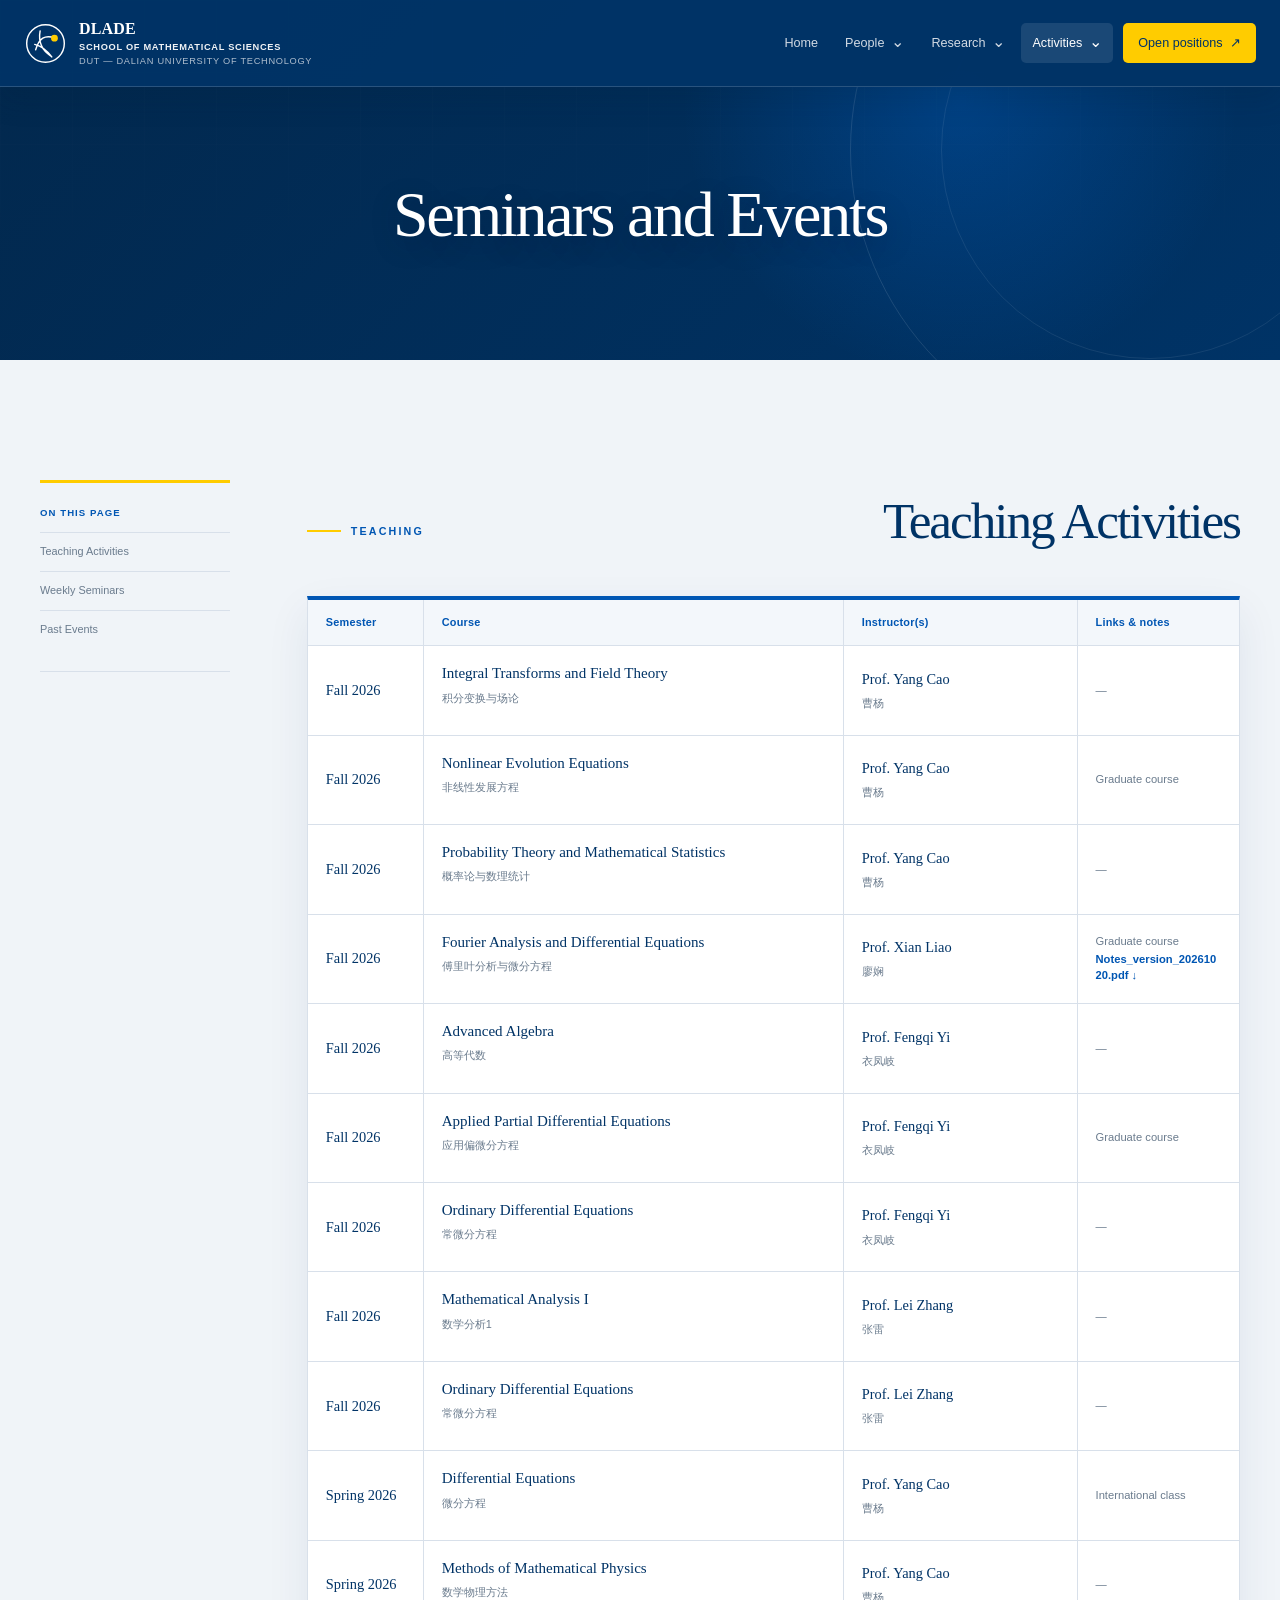
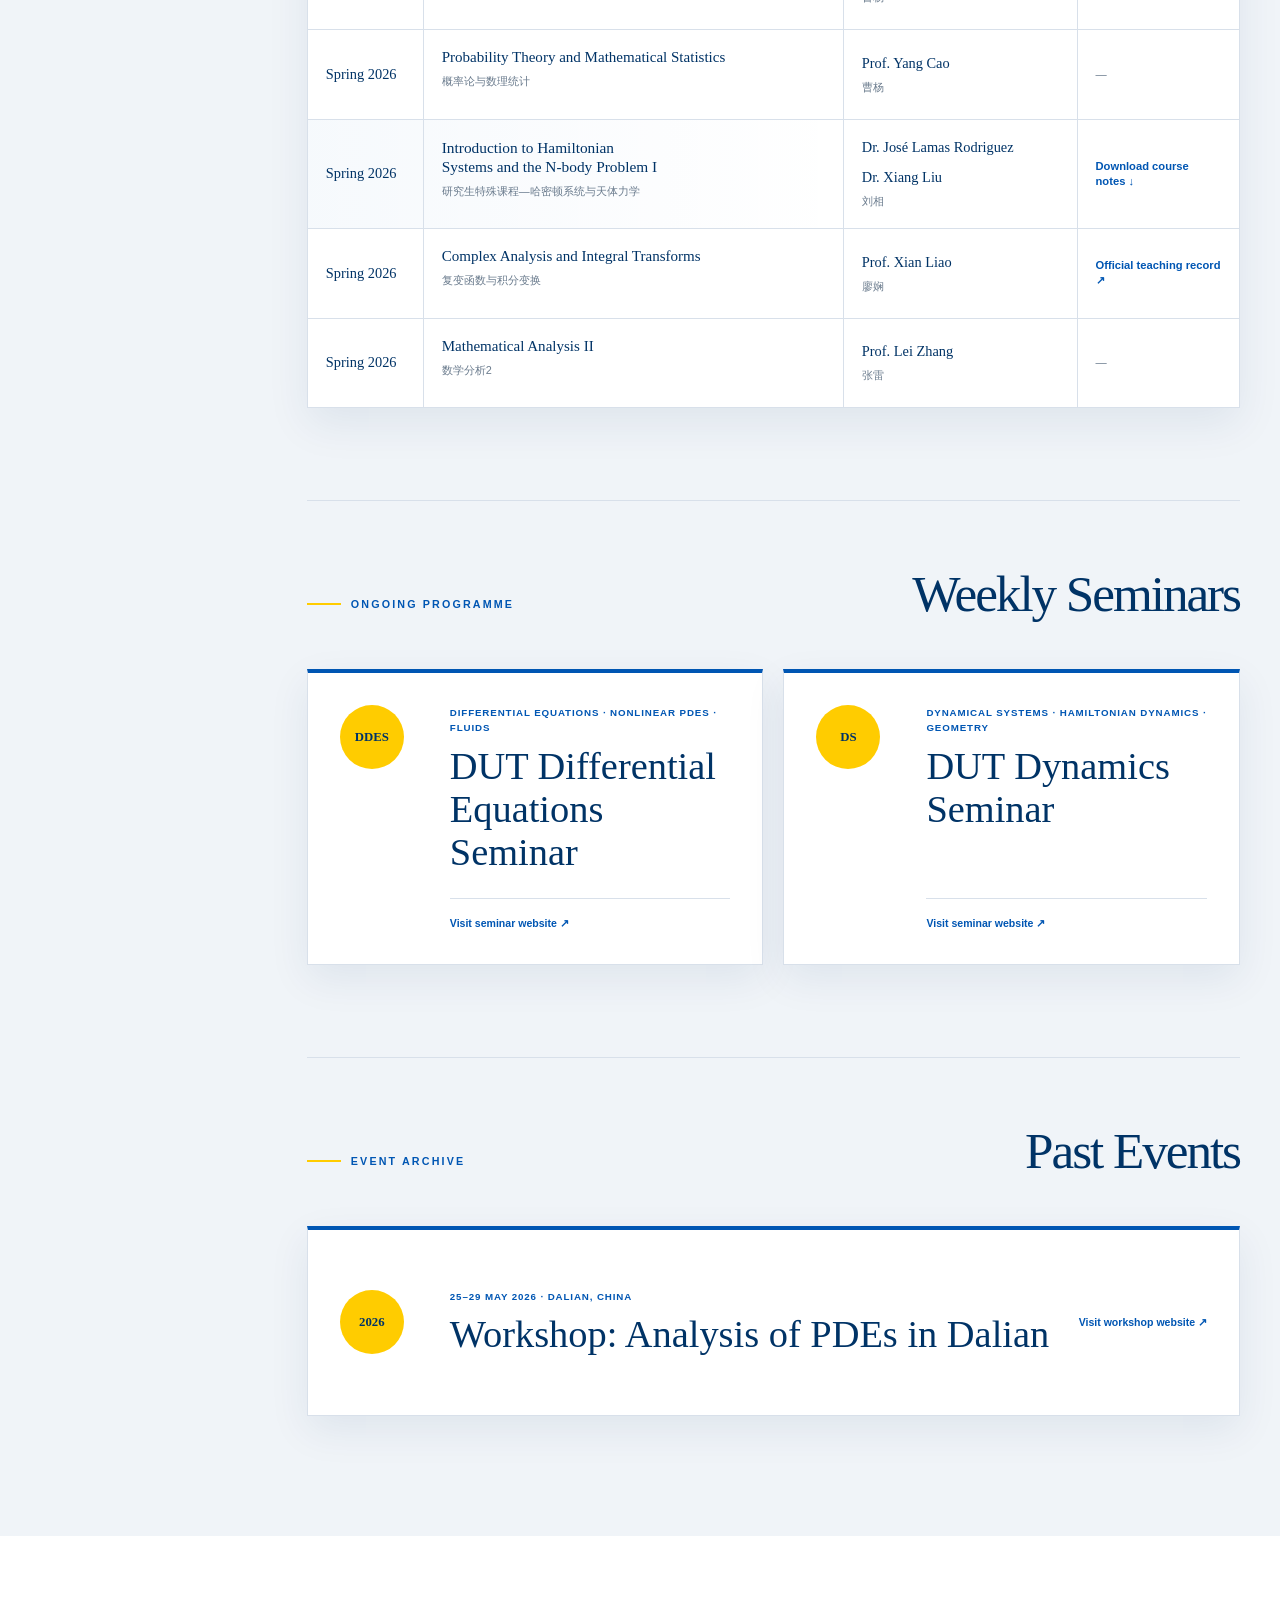
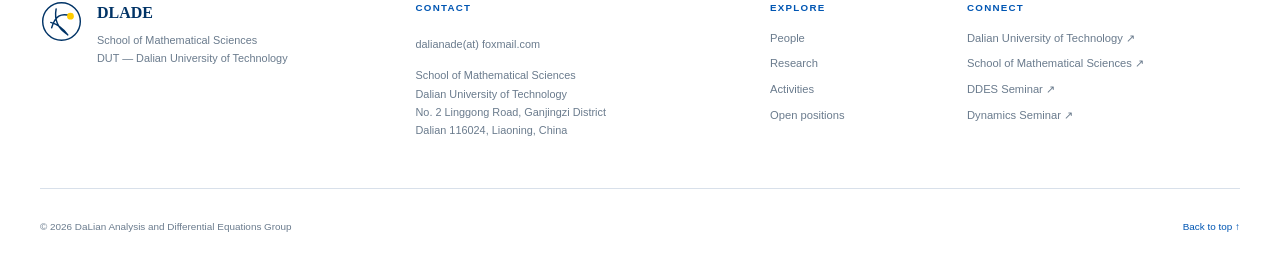
==== commit 98f39e9b: "Update Fourier Analysis notes through 3.2.3 (20261020)" ====
--- a/activities.html
+++ b/activities.html
@@ -87,7 +87,7 @@
                 <div class="teaching-list-cell teaching-semester" role="cell"><span class="teaching-mobile-label">Semester</span><strong>Fall 2026</strong></div>
                 <div class="teaching-list-cell teaching-course" role="cell"><span class="teaching-mobile-label">Course</span><h3>Fourier Analysis and Differential Equations</h3><p lang="zh-Hans">傅里叶分析与微分方程</p></div>
                 <div class="teaching-list-cell teaching-instructors" role="cell"><span class="teaching-mobile-label">Instructor</span><strong>Prof. Xian Liao</strong><small lang="zh-Hans">廖娴</small></div>
-                <div class="teaching-list-cell teaching-links" role="cell"><span class="teaching-mobile-label">Links &amp; notes</span><span>Graduate course</span><a href="assets/Fourier&DE_version_20261015.pdf" download="Fourier&DE_version_20261015.pdf" style="overflow-wrap: anywhere;"> Notes_version_20261015.pdf ↓</a></div>
+                <div class="teaching-list-cell teaching-links" role="cell"><span class="teaching-mobile-label">Links &amp; notes</span><span>Graduate course</span><a href="assets/Fourier&DE_version_20261020.pdf" download="Fourier&DE_version_20261020.pdf" style="overflow-wrap: anywhere;"> Notes_version_20261020.pdf ↓</a></div>
               </article>
               <article class="teaching-list-row" role="row">
                 <div class="teaching-list-cell teaching-semester" role="cell"><span class="teaching-mobile-label">Semester</span><strong>Fall 2026</strong></div>
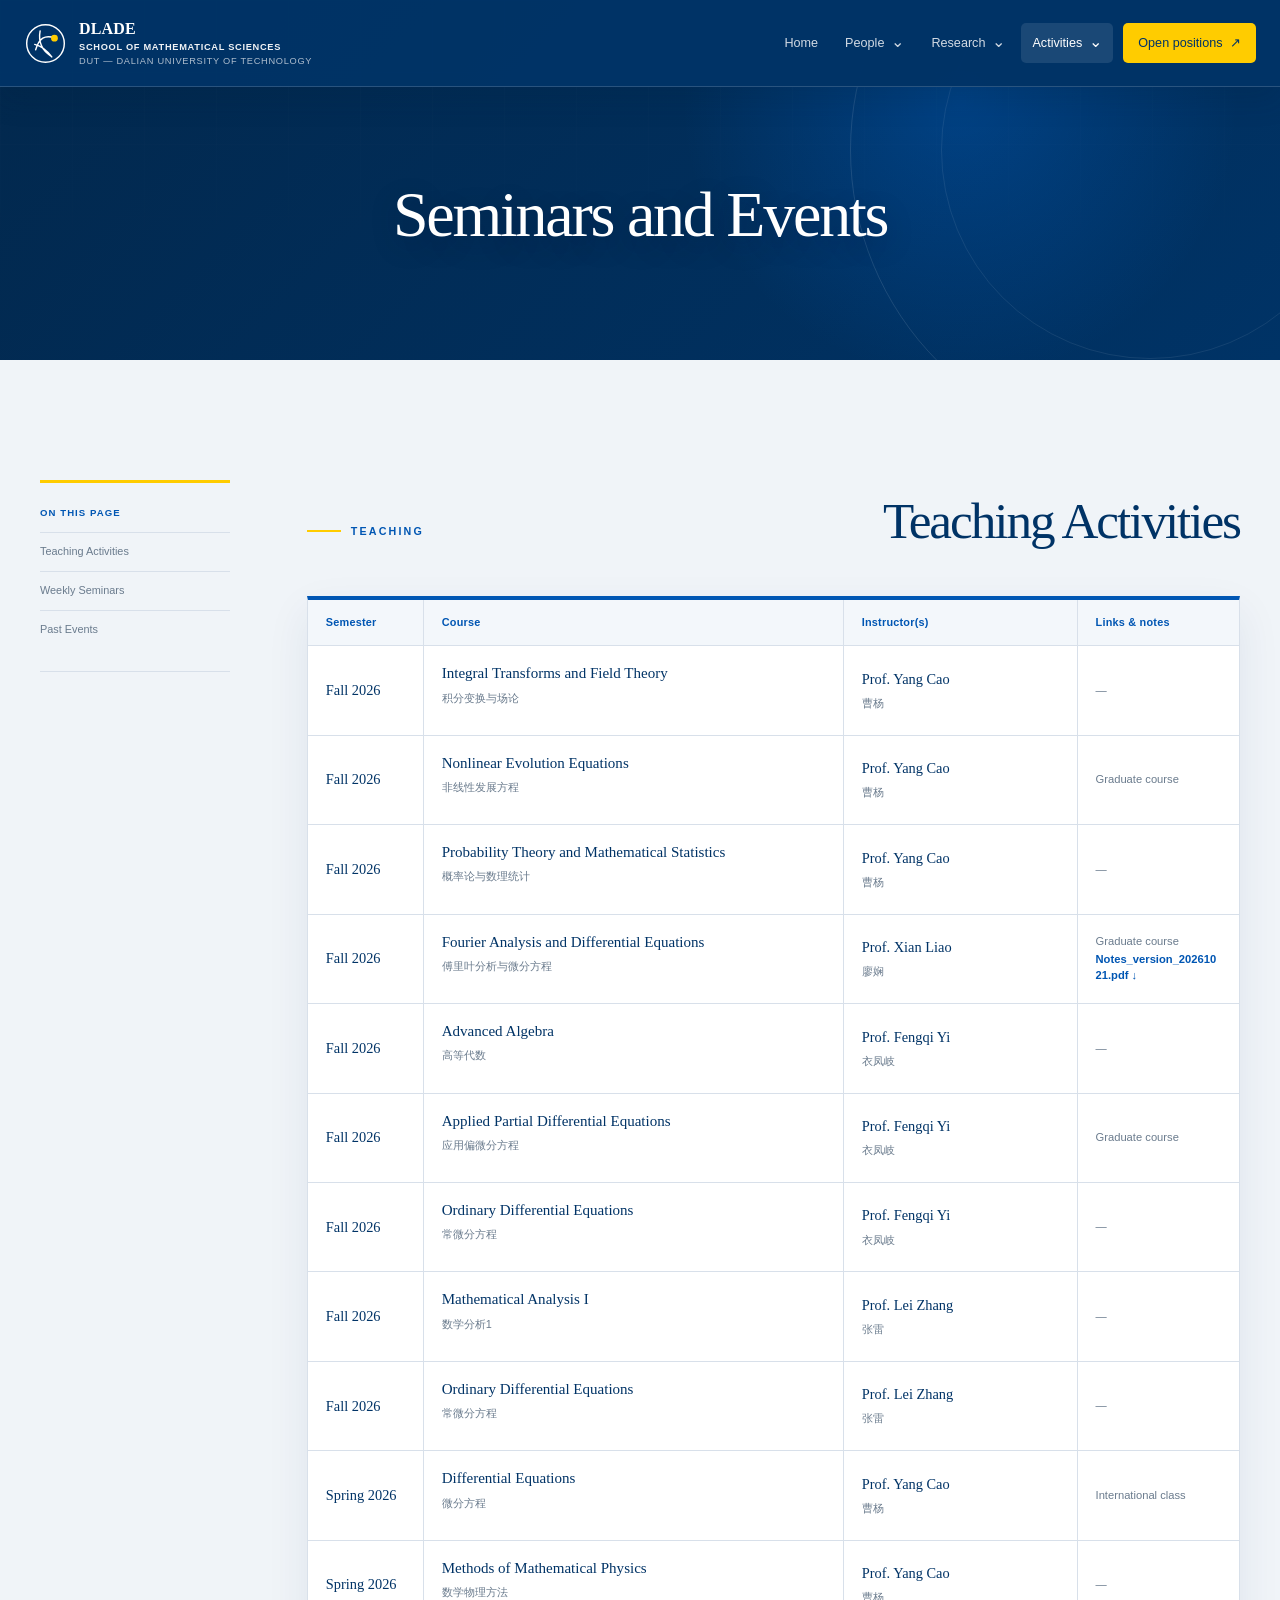
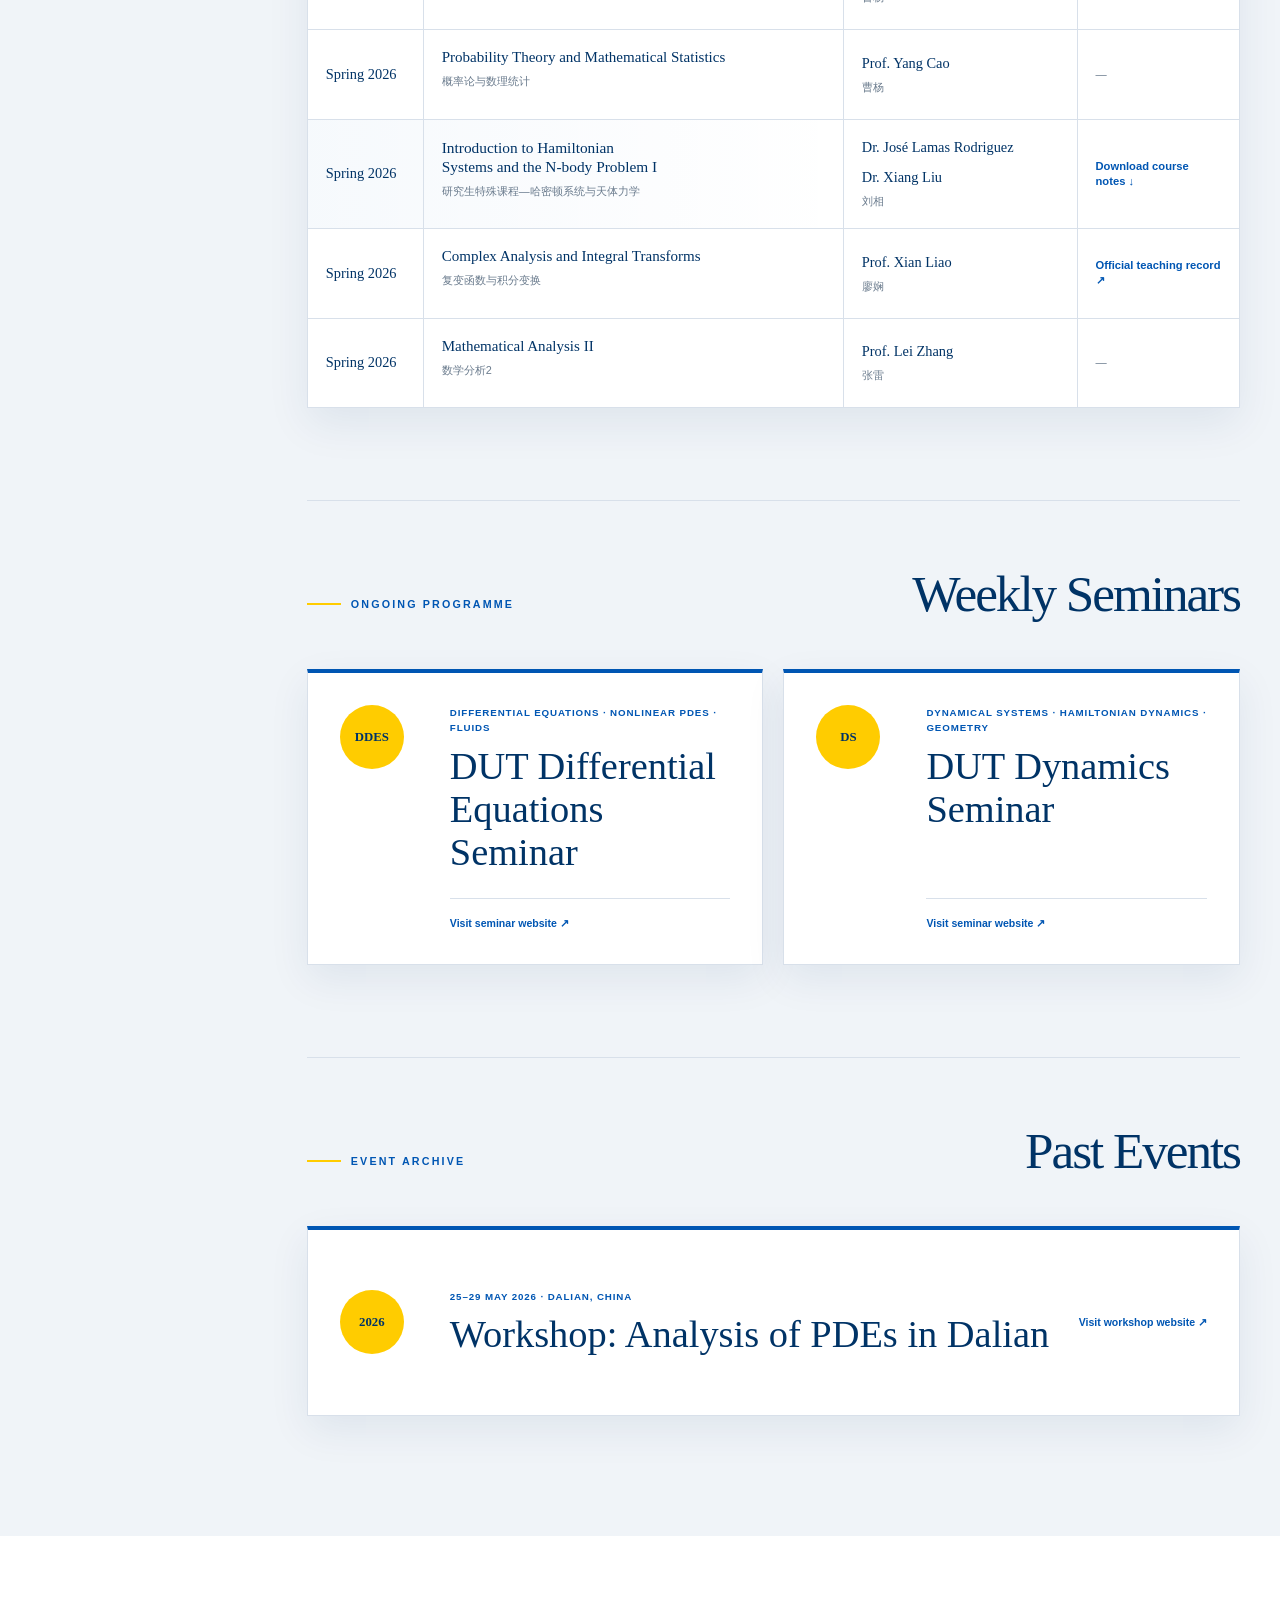
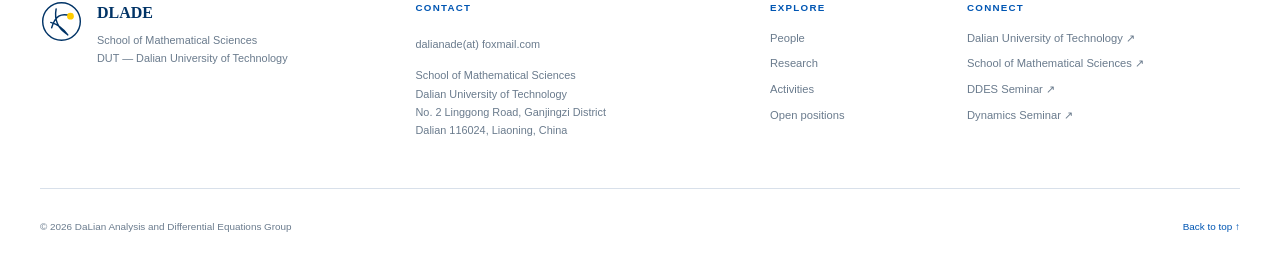
==== commit 98dbbb61: "Update Fourier Analysis notes through 4.1.1 (20261021)" ====
--- a/activities.html
+++ b/activities.html
@@ -87,7 +87,7 @@
                 <div class="teaching-list-cell teaching-semester" role="cell"><span class="teaching-mobile-label">Semester</span><strong>Fall 2026</strong></div>
                 <div class="teaching-list-cell teaching-course" role="cell"><span class="teaching-mobile-label">Course</span><h3>Fourier Analysis and Differential Equations</h3><p lang="zh-Hans">傅里叶分析与微分方程</p></div>
                 <div class="teaching-list-cell teaching-instructors" role="cell"><span class="teaching-mobile-label">Instructor</span><strong>Prof. Xian Liao</strong><small lang="zh-Hans">廖娴</small></div>
-                <div class="teaching-list-cell teaching-links" role="cell"><span class="teaching-mobile-label">Links &amp; notes</span><span>Graduate course</span><a href="assets/Fourier&DE_version_20261020.pdf" download="Fourier&DE_version_20261020.pdf" style="overflow-wrap: anywhere;"> Notes_version_20261020.pdf ↓</a></div>
+                <div class="teaching-list-cell teaching-links" role="cell"><span class="teaching-mobile-label">Links &amp; notes</span><span>Graduate course</span><a href="assets/Fourier&DE_version_20261021.pdf" download="Fourier&DE_version_20261021.pdf" style="overflow-wrap: anywhere;"> Notes_version_20261021.pdf ↓</a></div>
               </article>
               <article class="teaching-list-row" role="row">
                 <div class="teaching-list-cell teaching-semester" role="cell"><span class="teaching-mobile-label">Semester</span><strong>Fall 2026</strong></div>
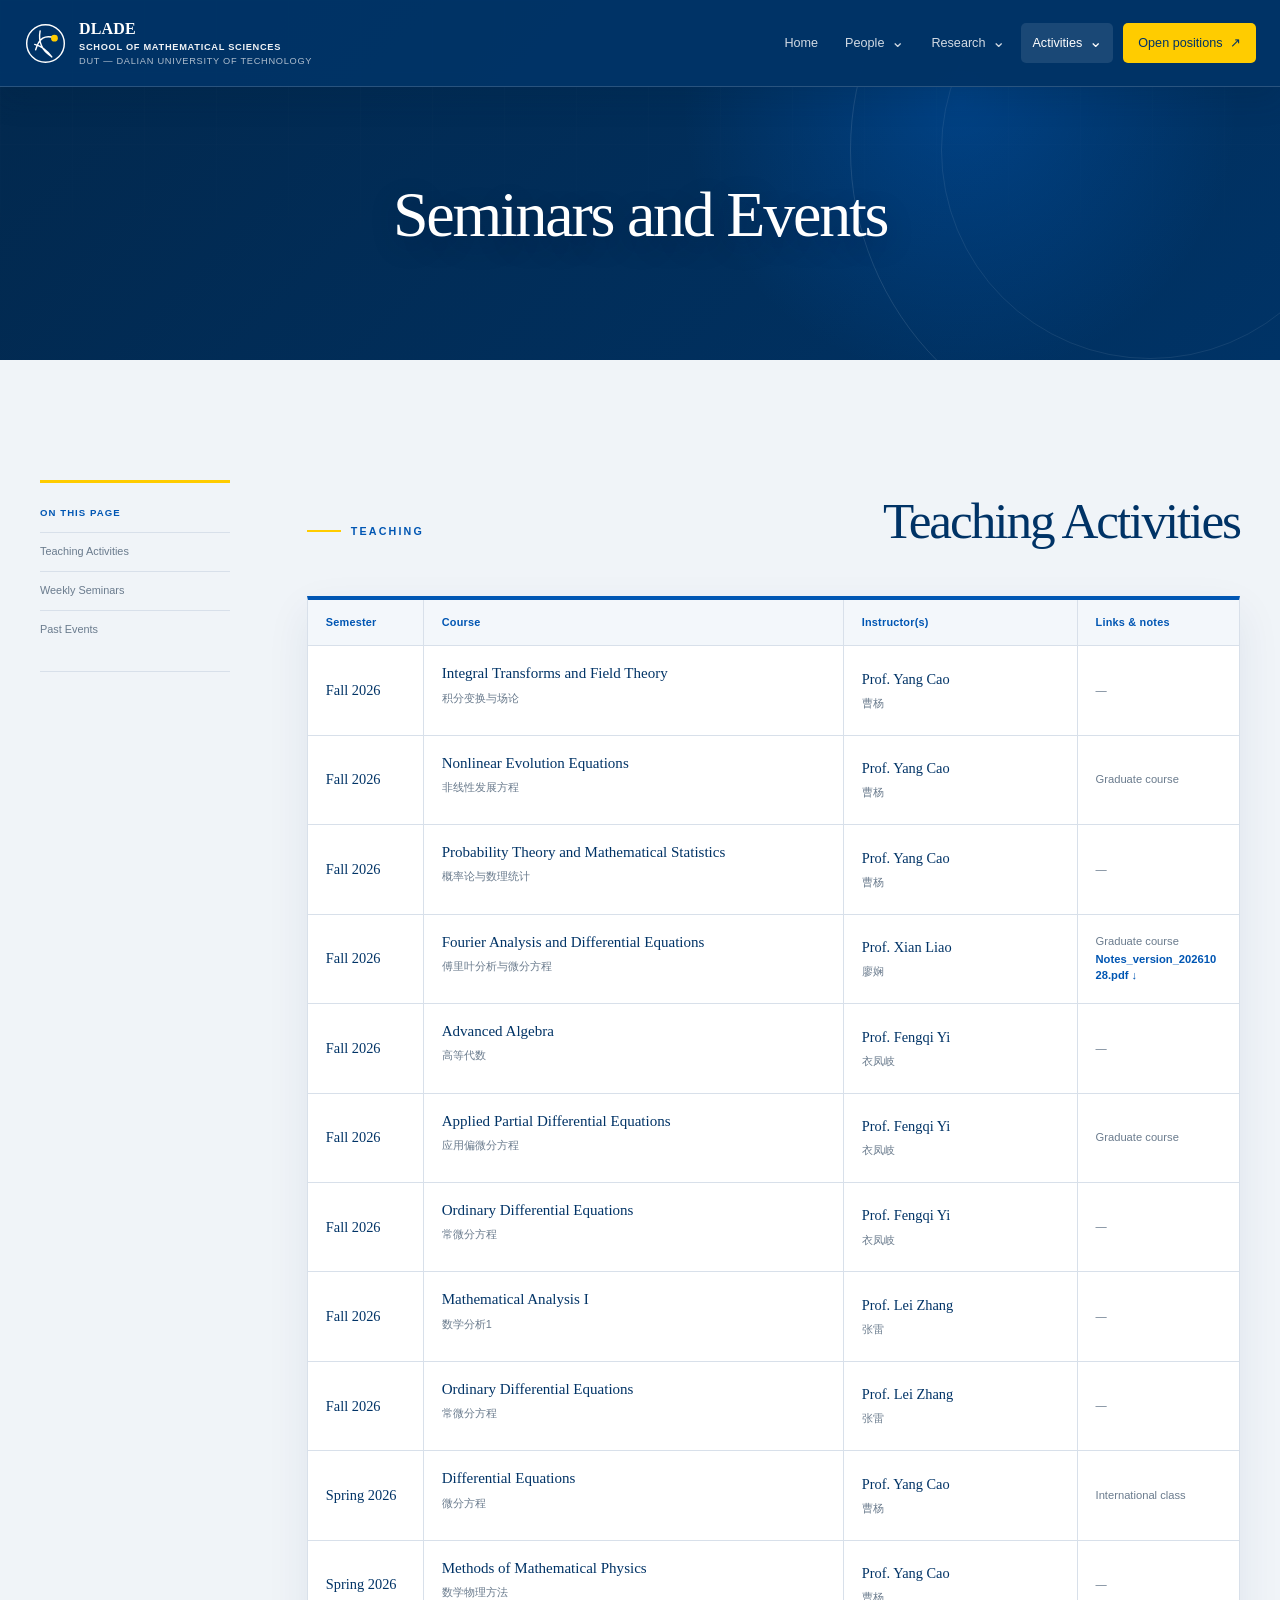
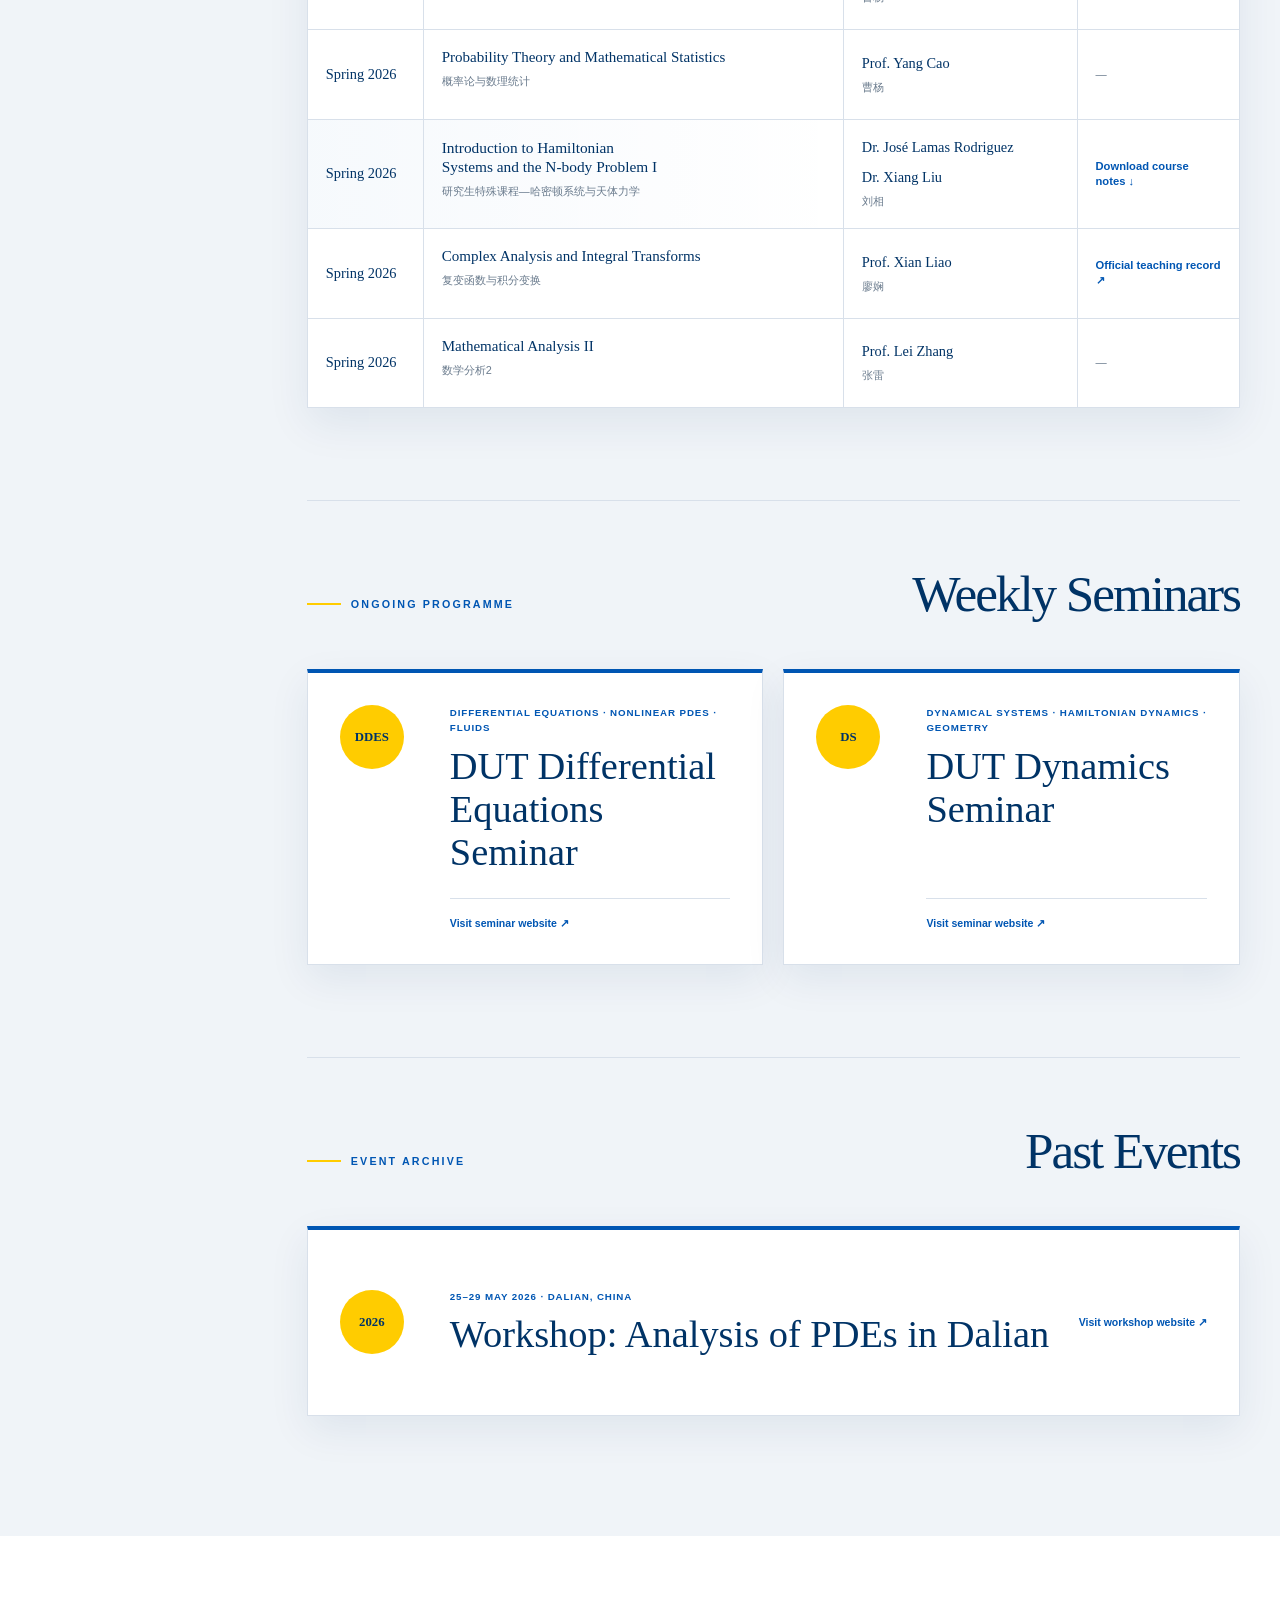
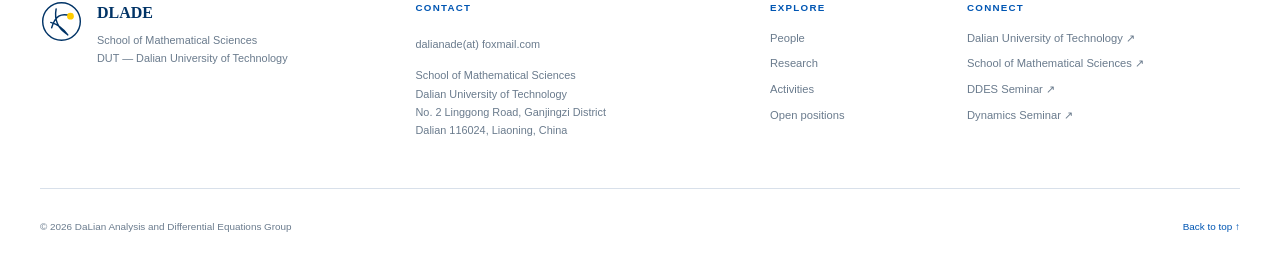
==== commit 2f399ee0: "Update Fourier Analysis notes through 4.1.5 (20261028)" ====
--- a/activities.html
+++ b/activities.html
@@ -87,7 +87,7 @@
                 <div class="teaching-list-cell teaching-semester" role="cell"><span class="teaching-mobile-label">Semester</span><strong>Fall 2026</strong></div>
                 <div class="teaching-list-cell teaching-course" role="cell"><span class="teaching-mobile-label">Course</span><h3>Fourier Analysis and Differential Equations</h3><p lang="zh-Hans">傅里叶分析与微分方程</p></div>
                 <div class="teaching-list-cell teaching-instructors" role="cell"><span class="teaching-mobile-label">Instructor</span><strong>Prof. Xian Liao</strong><small lang="zh-Hans">廖娴</small></div>
-                <div class="teaching-list-cell teaching-links" role="cell"><span class="teaching-mobile-label">Links &amp; notes</span><span>Graduate course</span><a href="assets/Fourier&DE_version_20261021.pdf" download="Fourier&DE_version_20261021.pdf" style="overflow-wrap: anywhere;"> Notes_version_20261021.pdf ↓</a></div>
+                <div class="teaching-list-cell teaching-links" role="cell"><span class="teaching-mobile-label">Links &amp; notes</span><span>Graduate course</span><a href="assets/Fourier&DE_version_20261028.pdf" download="Fourier&DE_version_20261028.pdf" style="overflow-wrap: anywhere;"> Notes_version_20261028.pdf ↓</a></div>
               </article>
               <article class="teaching-list-row" role="row">
                 <div class="teaching-list-cell teaching-semester" role="cell"><span class="teaching-mobile-label">Semester</span><strong>Fall 2026</strong></div>
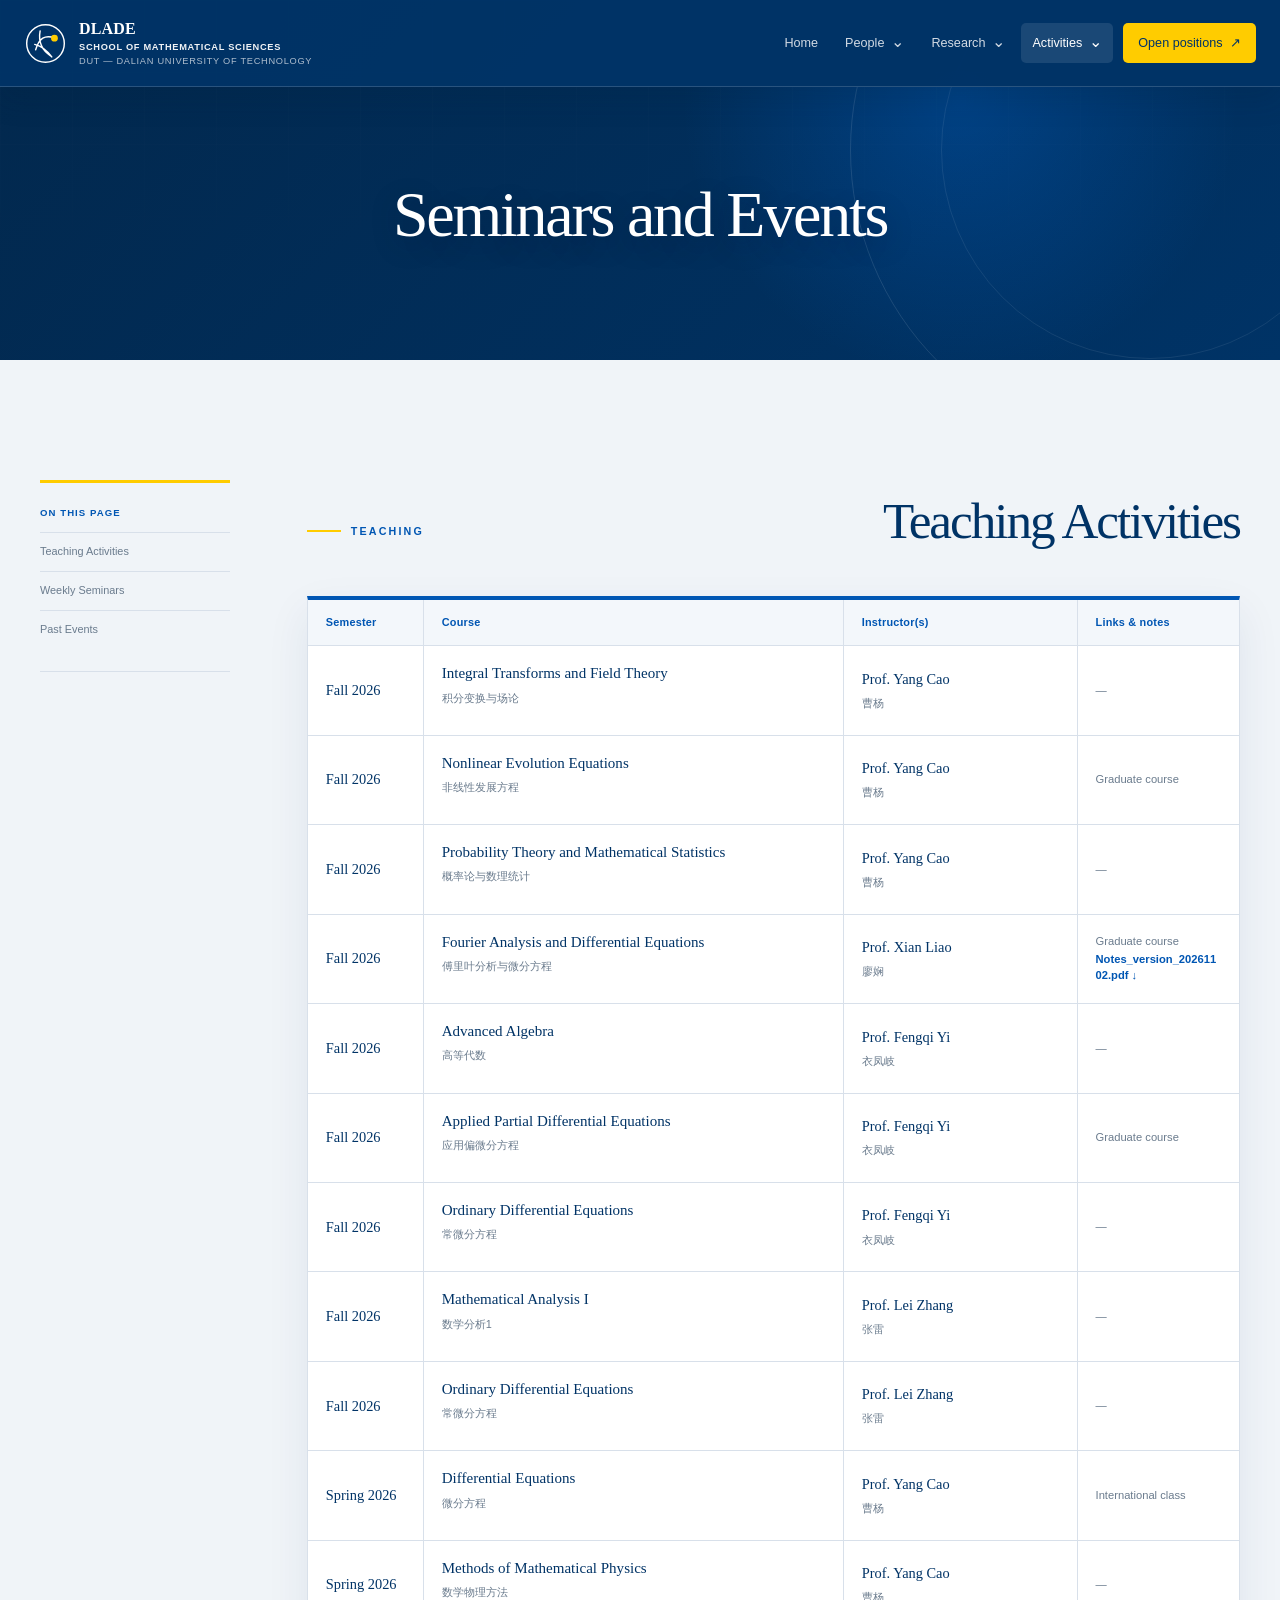
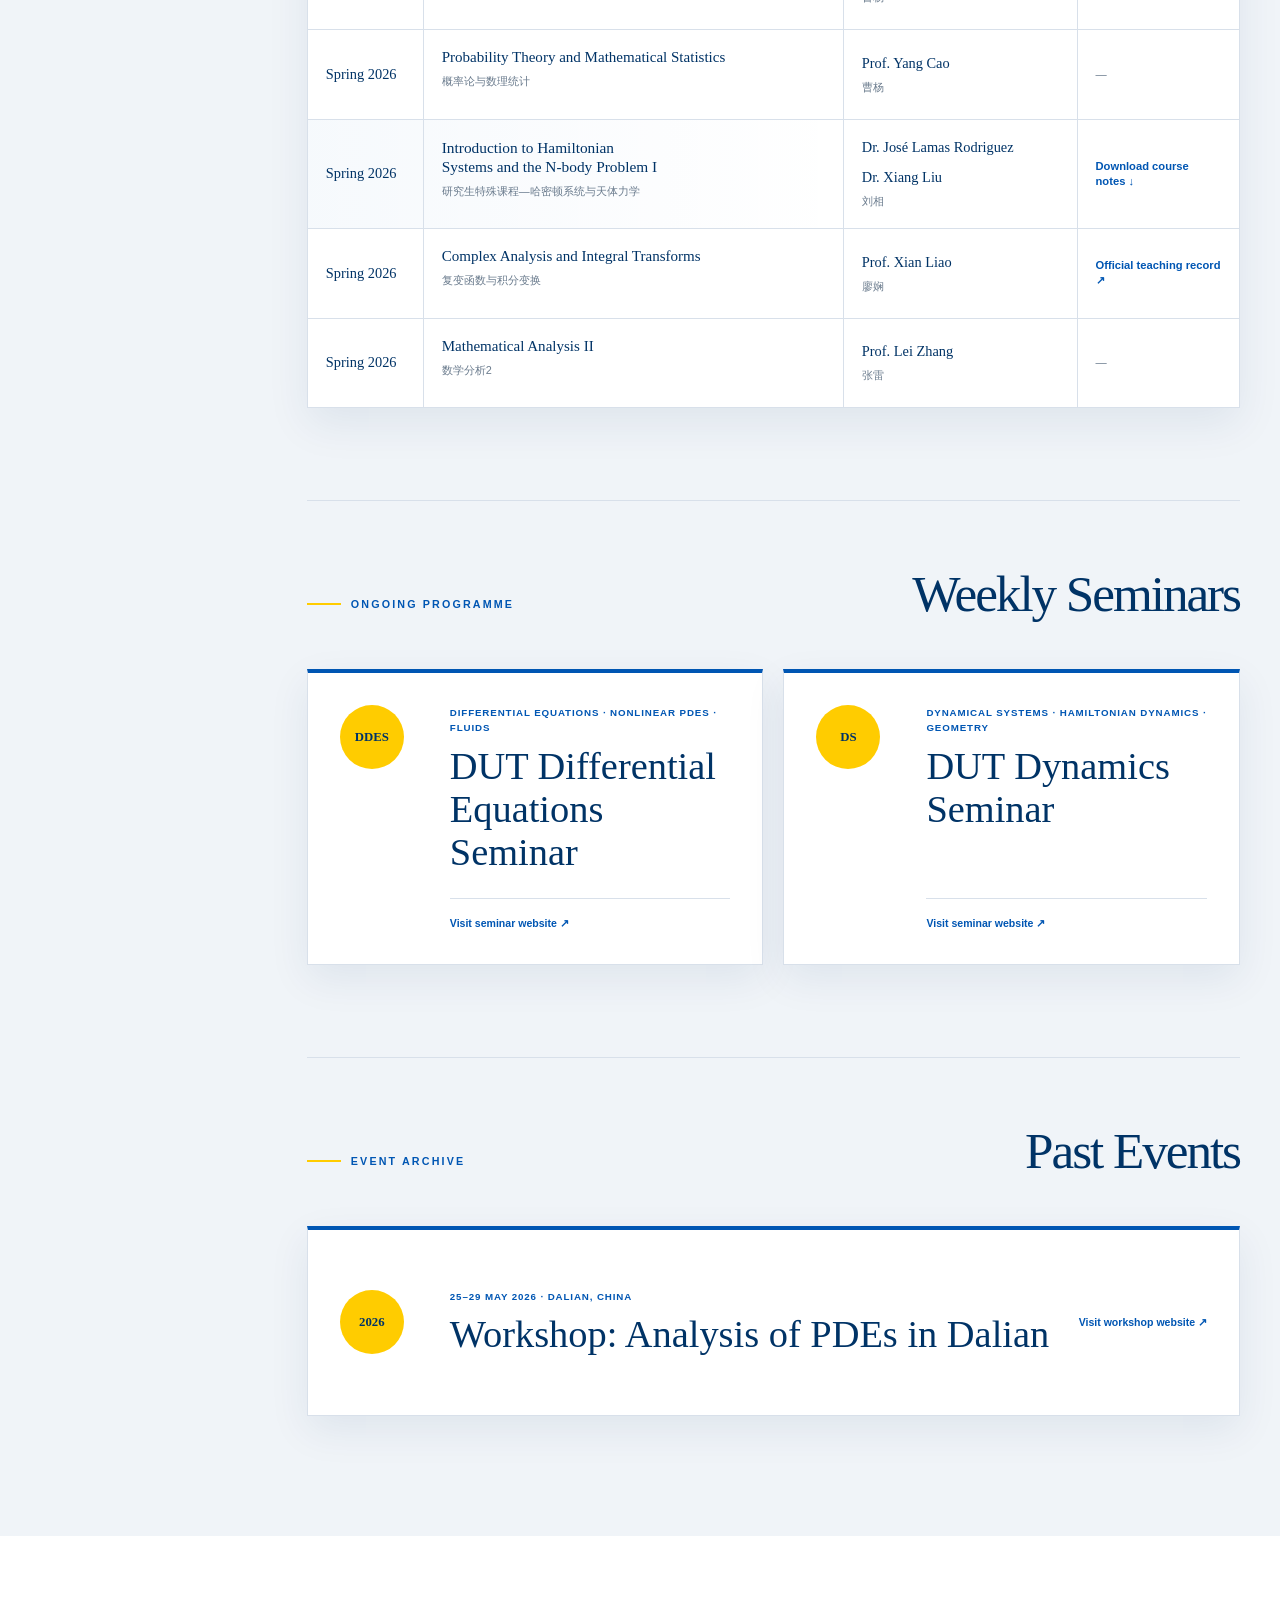
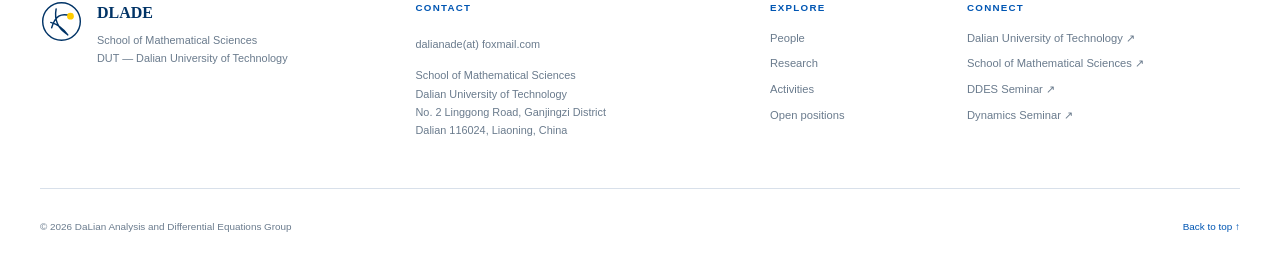
==== commit 3aca81c3: "Update Fourier Analysis notes through 4.2.2 (20261102)" ====
--- a/activities.html
+++ b/activities.html
@@ -6,9 +6,9 @@
   <meta name="description" content="Seminars and events of the DaLian Analysis and Differential Equations Group.">
   <meta name="theme-color" content="#003366">
   <title>Seminars and Events — DLADE</title>
-  <link rel="stylesheet" href="styles.css?v=20260725a">
+  <link rel="stylesheet" href="styles.css?v=20261029a">
     <link rel="icon" type="image/svg+xml" href="assets/dlade-favicon.svg">
-  <script src="script.js?v=20260902d" defer></script>
+  <script src="script.js?v=20261029b" defer></script>
 </head>
 <body id="top" class="activities-page">
   <a class="skip-link" href="#main-content">Skip to content</a>
@@ -87,7 +87,7 @@
                 <div class="teaching-list-cell teaching-semester" role="cell"><span class="teaching-mobile-label">Semester</span><strong>Fall 2026</strong></div>
                 <div class="teaching-list-cell teaching-course" role="cell"><span class="teaching-mobile-label">Course</span><h3>Fourier Analysis and Differential Equations</h3><p lang="zh-Hans">傅里叶分析与微分方程</p></div>
                 <div class="teaching-list-cell teaching-instructors" role="cell"><span class="teaching-mobile-label">Instructor</span><strong>Prof. Xian Liao</strong><small lang="zh-Hans">廖娴</small></div>
-                <div class="teaching-list-cell teaching-links" role="cell"><span class="teaching-mobile-label">Links &amp; notes</span><span>Graduate course</span><a href="assets/Fourier&DE_version_20261028.pdf" download="Fourier&DE_version_20261028.pdf" style="overflow-wrap: anywhere;"> Notes_version_20261028.pdf ↓</a></div>
+                <div class="teaching-list-cell teaching-links" role="cell"><span class="teaching-mobile-label">Links &amp; notes</span><span>Graduate course</span><a href="assets/Fourier&DE_version_20261102.pdf" download="Fourier&DE_version_20261102.pdf" style="overflow-wrap: anywhere;"> Notes_version_20261102.pdf ↓</a></div>
               </article>
               <article class="teaching-list-row" role="row">
                 <div class="teaching-list-cell teaching-semester" role="cell"><span class="teaching-mobile-label">Semester</span><strong>Fall 2026</strong></div>
--- a/styles.css
+++ b/styles.css
@@ -191,11 +191,6 @@
 .nav-dropdown:focus-within .nav-submenu { opacity: 1; visibility: visible; transform: translateY(0); pointer-events: auto; }
 .nav-dropdown:hover .nav-submenu { opacity: 1; visibility: visible; transform: translateY(0); pointer-events: auto; }
 .nav-dropdown:hover .nav-chevron { transform: rotate(180deg); }
-
-@media (hover: hover) and (min-width: 901px) {
-  .nav-dropdown:hover .nav-submenu { opacity: 1; visibility: visible; transform: translateY(0); pointer-events: auto; }
-  .nav-dropdown:hover .nav-chevron { transform: rotate(180deg); }
-}
 
 .menu-toggle { display: none; }
 
@@ -459,7 +454,7 @@
 .community-action i { width: 34px; height: 34px; display: grid; place-items: center; flex: 0 0 auto; border: 1px solid currentColor; border-radius: 50%; font-style: normal; transition: color .25s ease, background .25s ease, transform .25s ease; }
 .community-card:hover .community-action i { color: var(--navy); background: var(--yellow); border-color: var(--yellow); transform: translateX(3px); }
 
-.people-section { padding-top: 110px; background: var(--paper); }
+.people-section { background: var(--paper); }
 .people-heading { margin-bottom: 42px; }
 
 .people-directory-layout {
@@ -521,7 +516,6 @@
 
 .group-banner {
   display: grid;
-  grid-template-columns: 1fr 1fr;
   align-items: center;
   gap: 30px;
   padding: 29px 35px;
@@ -957,7 +951,6 @@
   .people-search,
   .people-results { grid-column: auto; }
   .people-view-control > div { width: 100%; }
-  .view-button { flex: 1; }
   .person-card, .person-card.compact { grid-template-columns: 88px 1fr; min-height: 170px; }
   .portrait span, .compact .portrait span { font-size: 1.35rem; }
   .person-info, .compact .person-info { padding: 18px 15px 14px; }
@@ -1012,17 +1005,14 @@
 .people-page .positions-page-hero h1,
 .activities-page .positions-page-hero h1 { max-width: none; font-size: clamp(3.25rem, 6.2vw, 5.8rem); }
 .people-section { padding-top: 82px; }
-.people-toolbar { margin: 0; }
 .group-banner { grid-template-columns: 1fr; }
 .group-banner h3 { font-size: clamp(1.45rem, 2.5vw, 2rem); }
 .people-list { grid-template-columns: repeat(2, minmax(0, 1fr)); }
 .junior-group { margin-top: 90px; }
 .table-community { white-space: normal; line-height: 1.35; }
 
-.research-page-hero { min-height: 570px; padding-block: 122px 64px; }
-.research-hero-layout { position: relative; z-index: 2; display: grid; grid-template-columns: minmax(0, 1.08fr) minmax(360px, .92fr); align-items: center; gap: clamp(35px, 6vw, 90px); }
+.research-hero-layout { position: relative; z-index: 2; display: grid; align-items: center; gap: clamp(35px, 6vw, 90px); }
 .research-page-hero .positions-page-hero-inner { padding: 0; }
-.research-page-hero h1 { max-width: 740px; font-size: clamp(3.15rem, 5vw, 5.2rem); }
 .research-hero-image { position: relative; margin: 0; }
 .research-hero-image::after { content: ""; position: absolute; z-index: -1; right: -14px; bottom: -14px; width: 72%; height: 72%; background: var(--yellow); }
 .research-hero-image img { width: 100%; aspect-ratio: 1.24 / 1; object-fit: cover; border: 1px solid rgba(255,255,255,.24); box-shadow: 0 26px 60px rgba(0,20,45,.25); }
@@ -1117,7 +1107,6 @@
 .unnumbered-steps li { grid-template-columns: 1fr; border-left: 4px solid var(--blue); }
 
 @media (max-width: 1000px) {
-  .research-hero-layout { grid-template-columns: 1fr; padding-top: 40px; }
   .research-hero-image { width: min(100%, 700px); }
   .research-theme-panel { grid-template-columns: 1fr; }
   .research-theme-art { min-height: 210px; border-right: 0; border-bottom: 1px solid rgba(255,255,255,.17); }
@@ -1126,7 +1115,6 @@
 
 @media (max-width: 900px) {
   .nav-submenu a:not(:has(> span)) { min-height: 48px; display: flex; padding-inline: 11px; }
-  .research-page-hero { min-height: auto; padding-block: 110px 70px; }
   .people-page .positions-page-hero,
   .activities-page .positions-page-hero { min-height: 330px; padding-top: 118px; }
   .event-row-grid { grid-template-columns: 1fr; }
@@ -1137,7 +1125,6 @@
 @media (max-width: 640px) {
   .people-page .positions-page-hero h1,
   .activities-page .positions-page-hero h1 { font-size: clamp(2.75rem, 13vw, 4.15rem); }
-  .research-page-hero h1 { font-size: clamp(2.8rem, 12vw, 4.2rem); }
   .research-theme-panel > div:last-child,
   .research-publications-panel { padding: 26px 22px; }
   .research-theme-art { min-height: 155px; }
@@ -1407,7 +1394,6 @@
 @media (max-width: 640px) {
   .home-page .hero h1 { font-size: clamp(2rem, 9.6vw, 2.65rem); letter-spacing: -.055em; }
   .home-page .hero-layout { min-height: auto; padding-block: 72px 58px; }
-  .home-page .hero-title-line { white-space: nowrap; }
   .people-page-hero { min-height: 310px !important; background-position: 58% center !important; }
   .people-page-hero h1,
   .activities-page-hero h1,
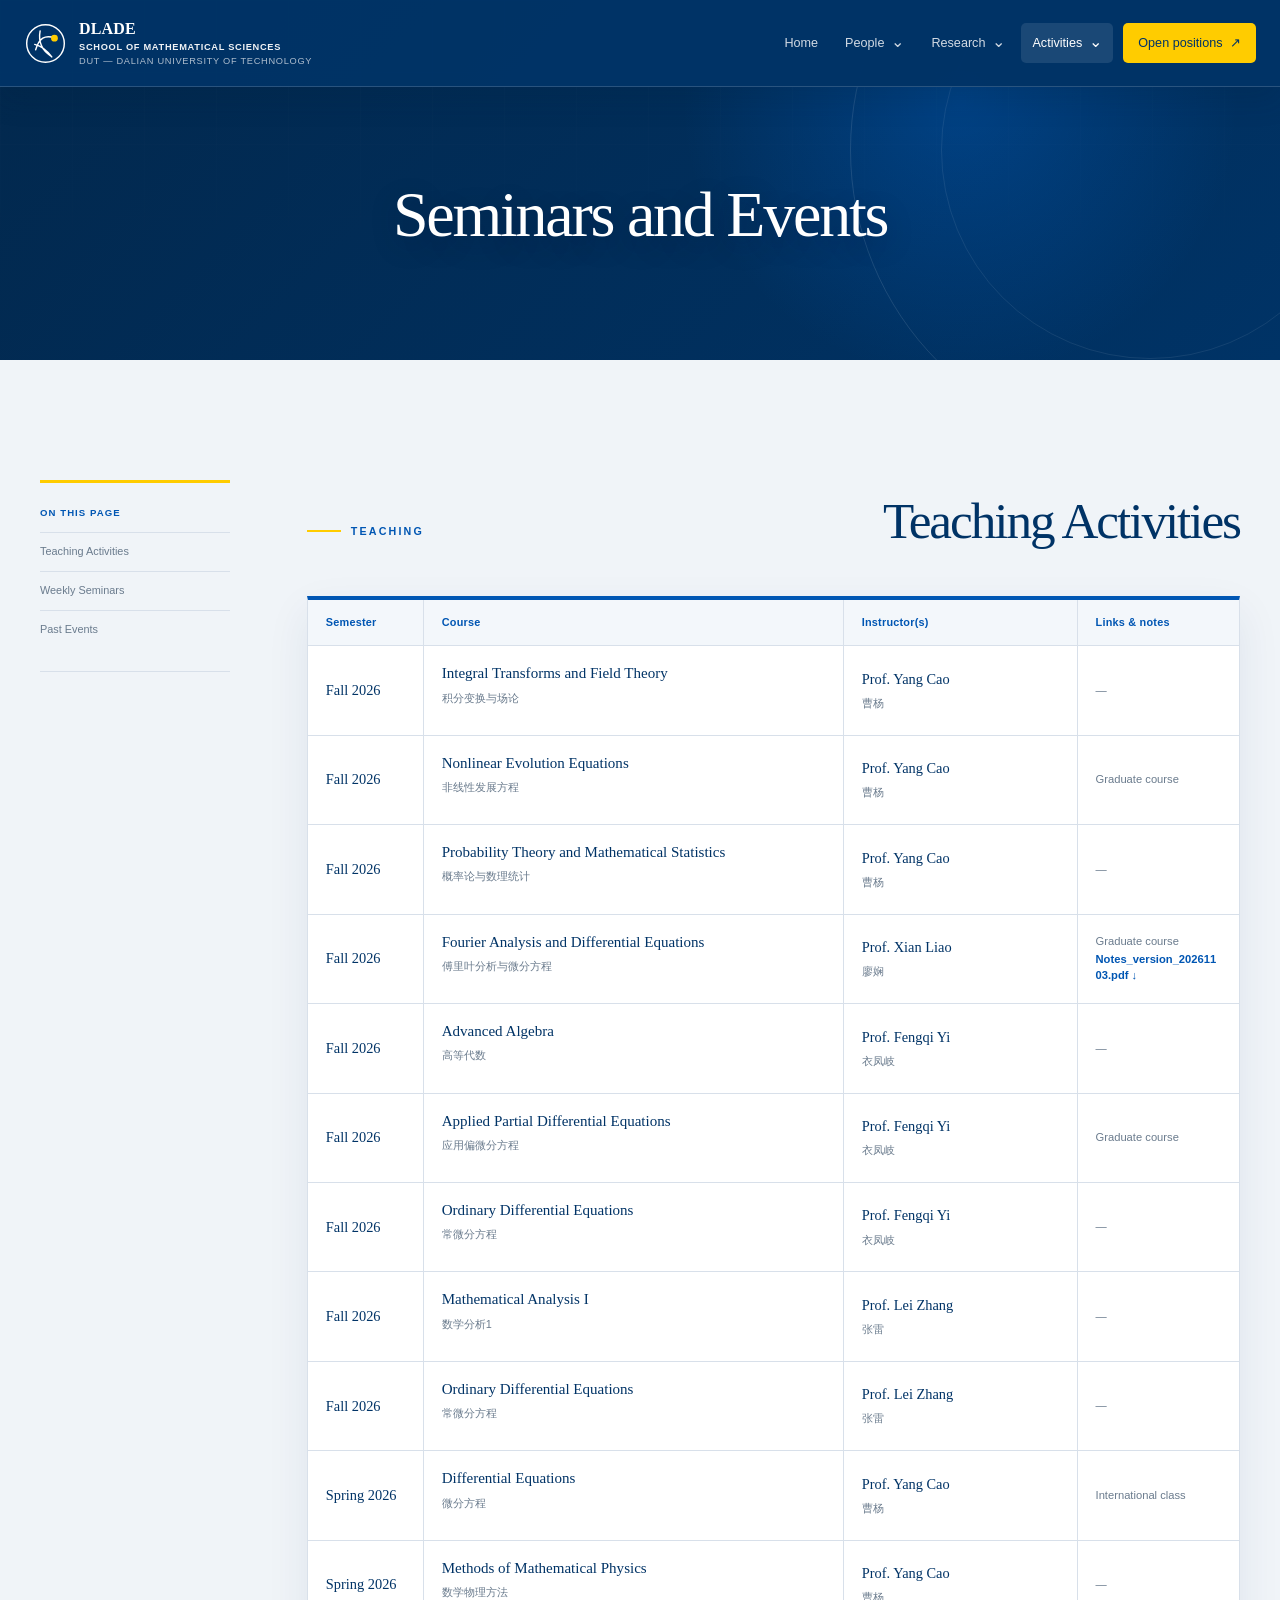
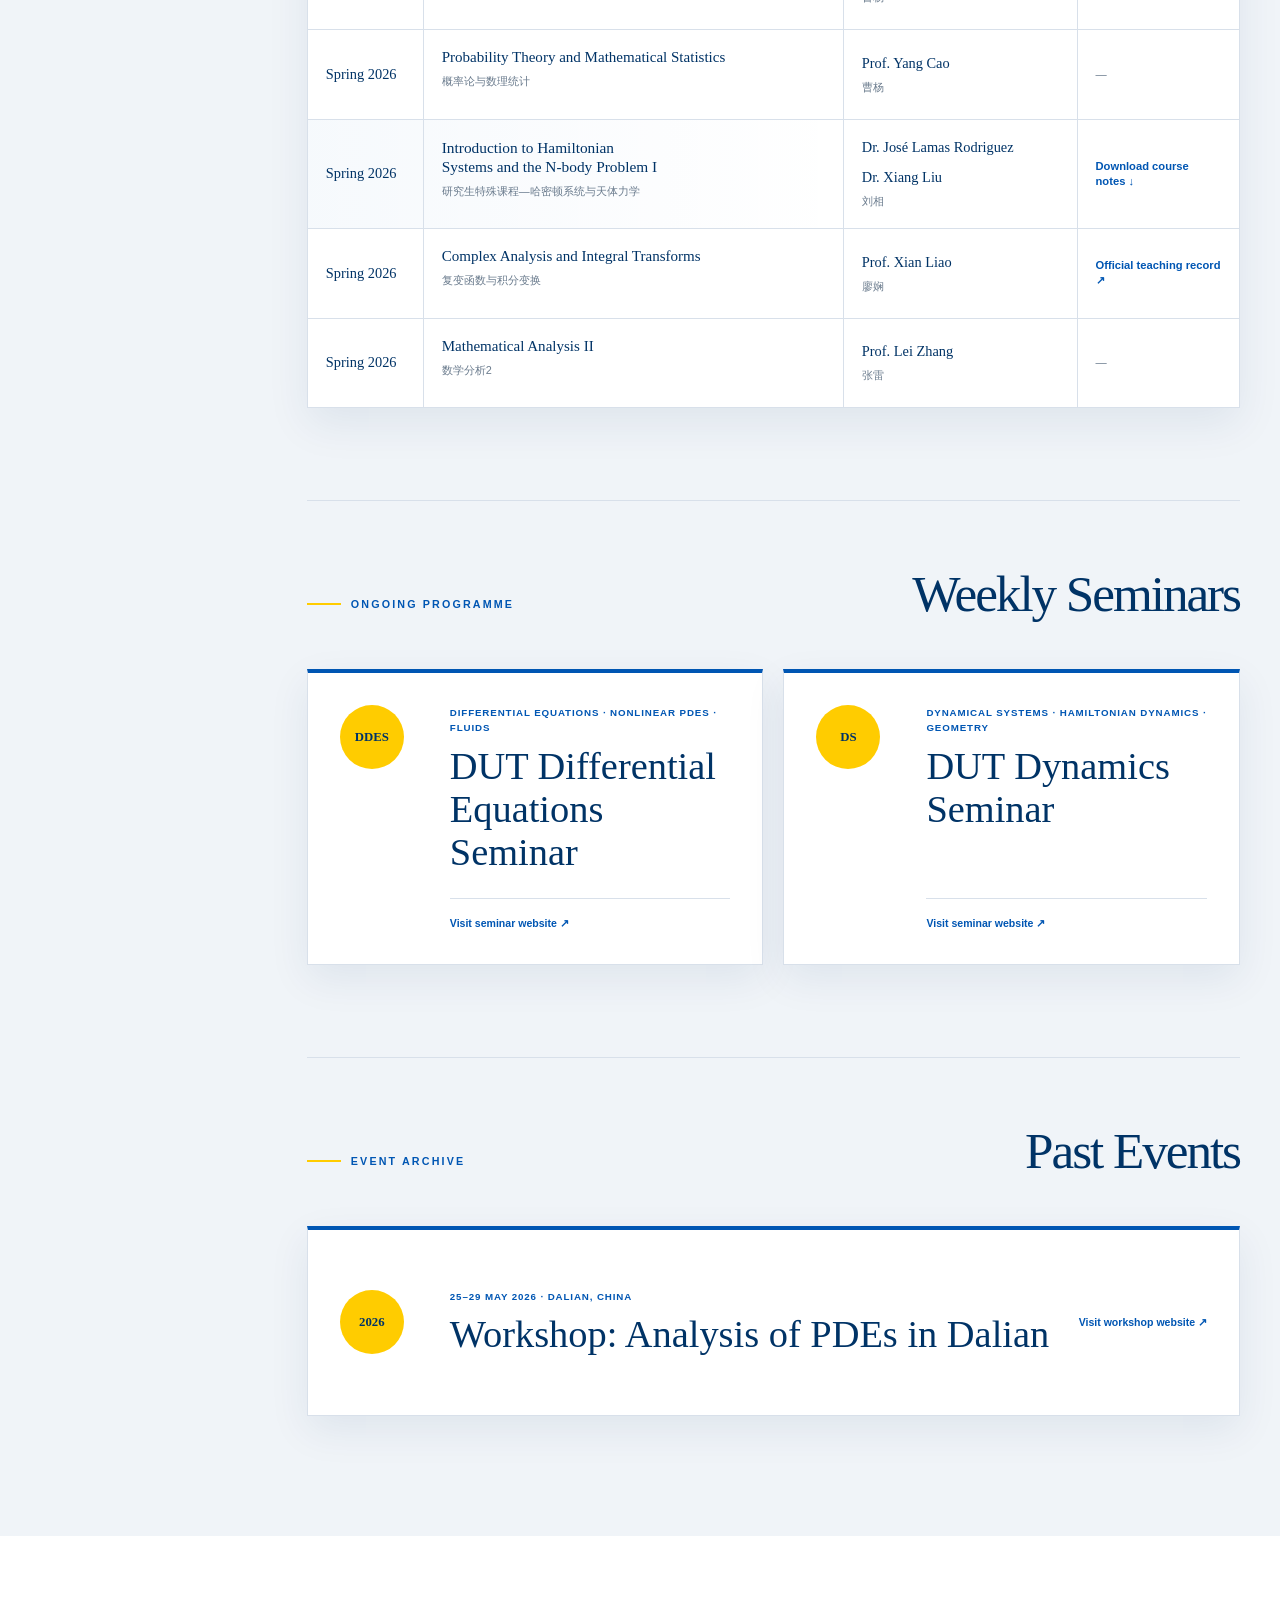
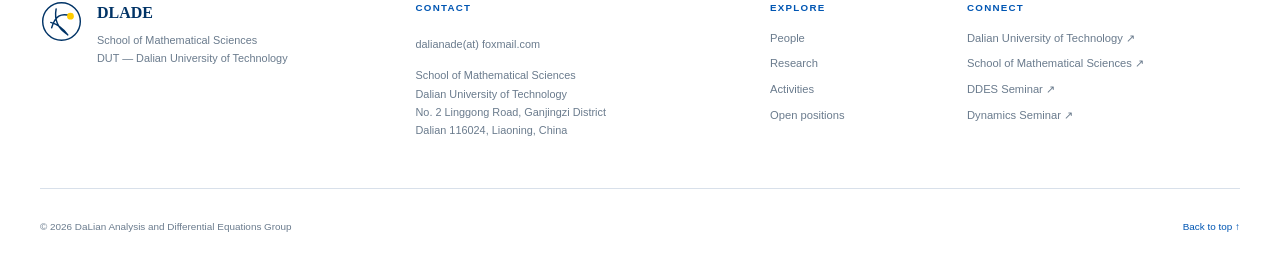
==== commit 7ca68456: "Update Fourier Analysis notes through 4.2.2, before Higher dimensional case (20261103)" ====
--- a/activities.html
+++ b/activities.html
@@ -87,7 +87,7 @@
                 <div class="teaching-list-cell teaching-semester" role="cell"><span class="teaching-mobile-label">Semester</span><strong>Fall 2026</strong></div>
                 <div class="teaching-list-cell teaching-course" role="cell"><span class="teaching-mobile-label">Course</span><h3>Fourier Analysis and Differential Equations</h3><p lang="zh-Hans">傅里叶分析与微分方程</p></div>
                 <div class="teaching-list-cell teaching-instructors" role="cell"><span class="teaching-mobile-label">Instructor</span><strong>Prof. Xian Liao</strong><small lang="zh-Hans">廖娴</small></div>
-                <div class="teaching-list-cell teaching-links" role="cell"><span class="teaching-mobile-label">Links &amp; notes</span><span>Graduate course</span><a href="assets/Fourier&DE_version_20261102.pdf" download="Fourier&DE_version_20261102.pdf" style="overflow-wrap: anywhere;"> Notes_version_20261102.pdf ↓</a></div>
+                <div class="teaching-list-cell teaching-links" role="cell"><span class="teaching-mobile-label">Links &amp; notes</span><span>Graduate course</span><a href="assets/Fourier&DE_version_20261103.pdf" download="Fourier&DE_version_20261103.pdf" style="overflow-wrap: anywhere;"> Notes_version_20261103.pdf ↓</a></div>
               </article>
               <article class="teaching-list-row" role="row">
                 <div class="teaching-list-cell teaching-semester" role="cell"><span class="teaching-mobile-label">Semester</span><strong>Fall 2026</strong></div>
